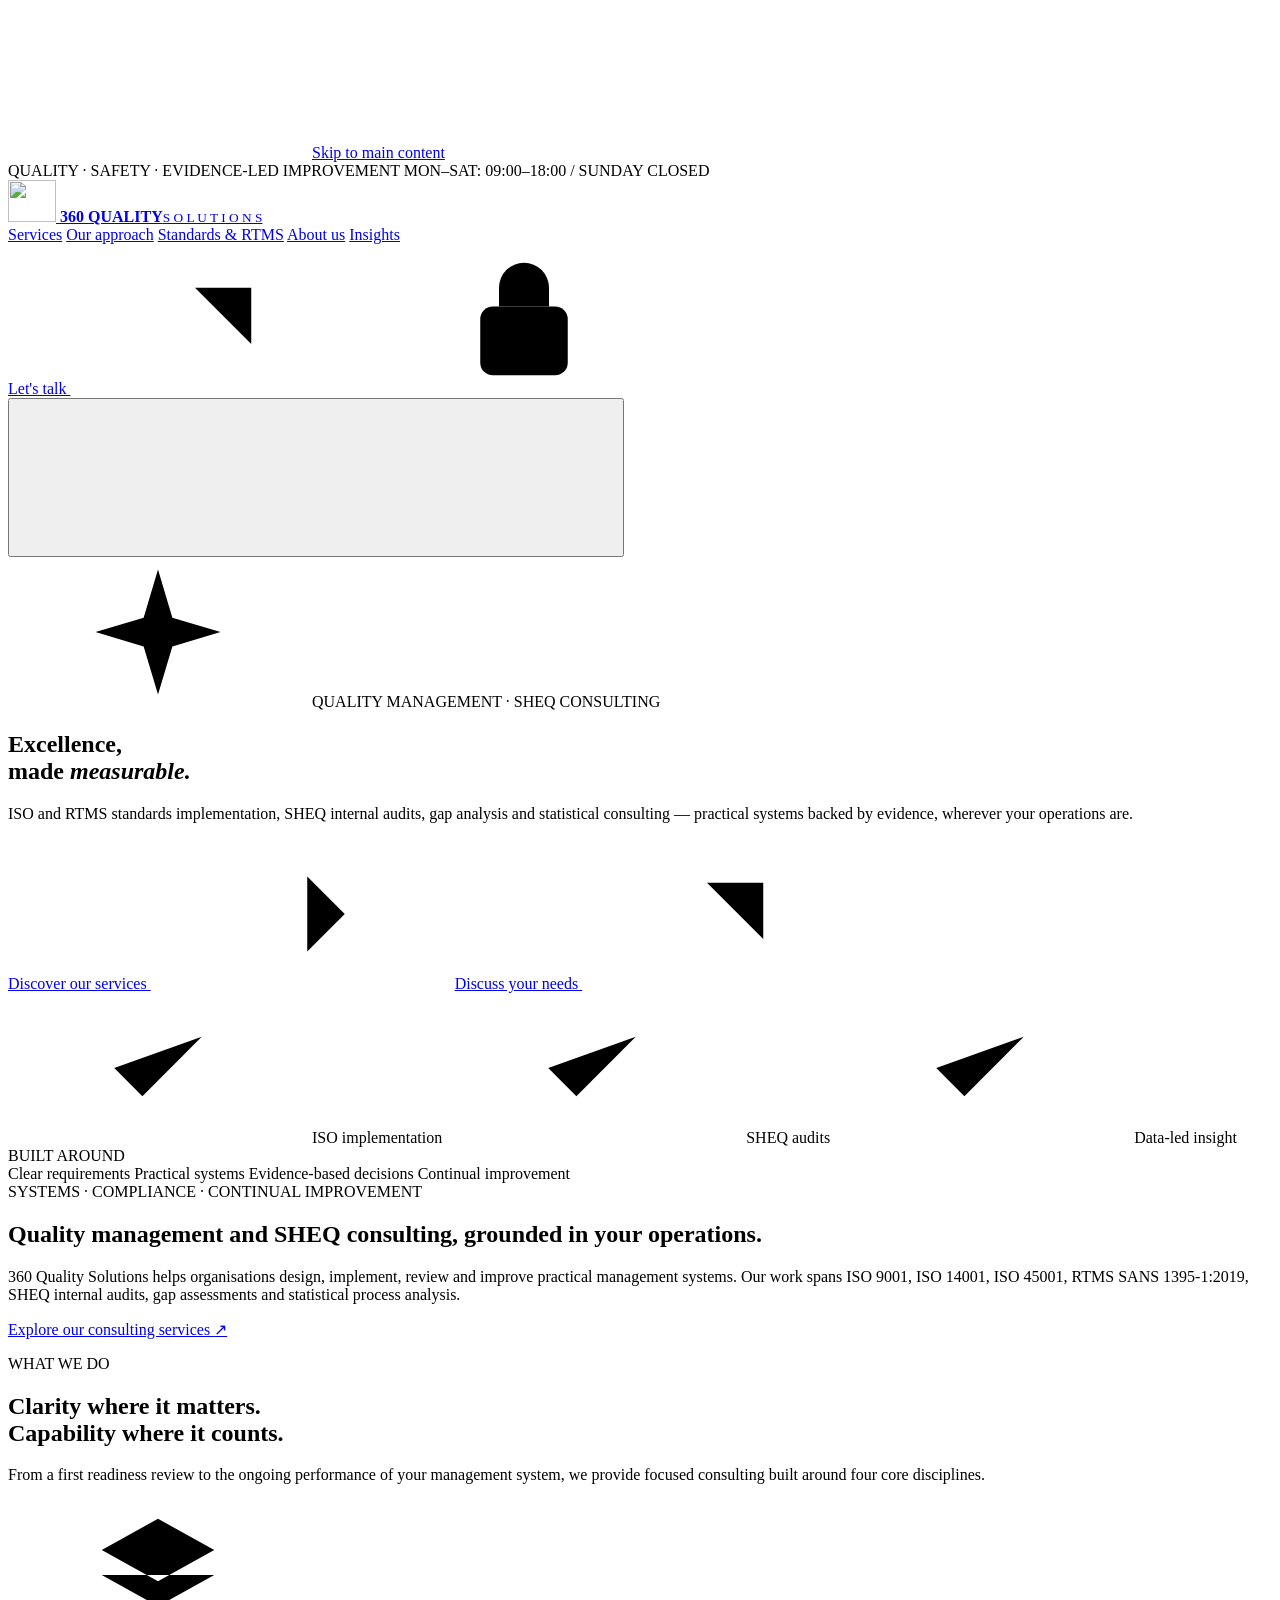
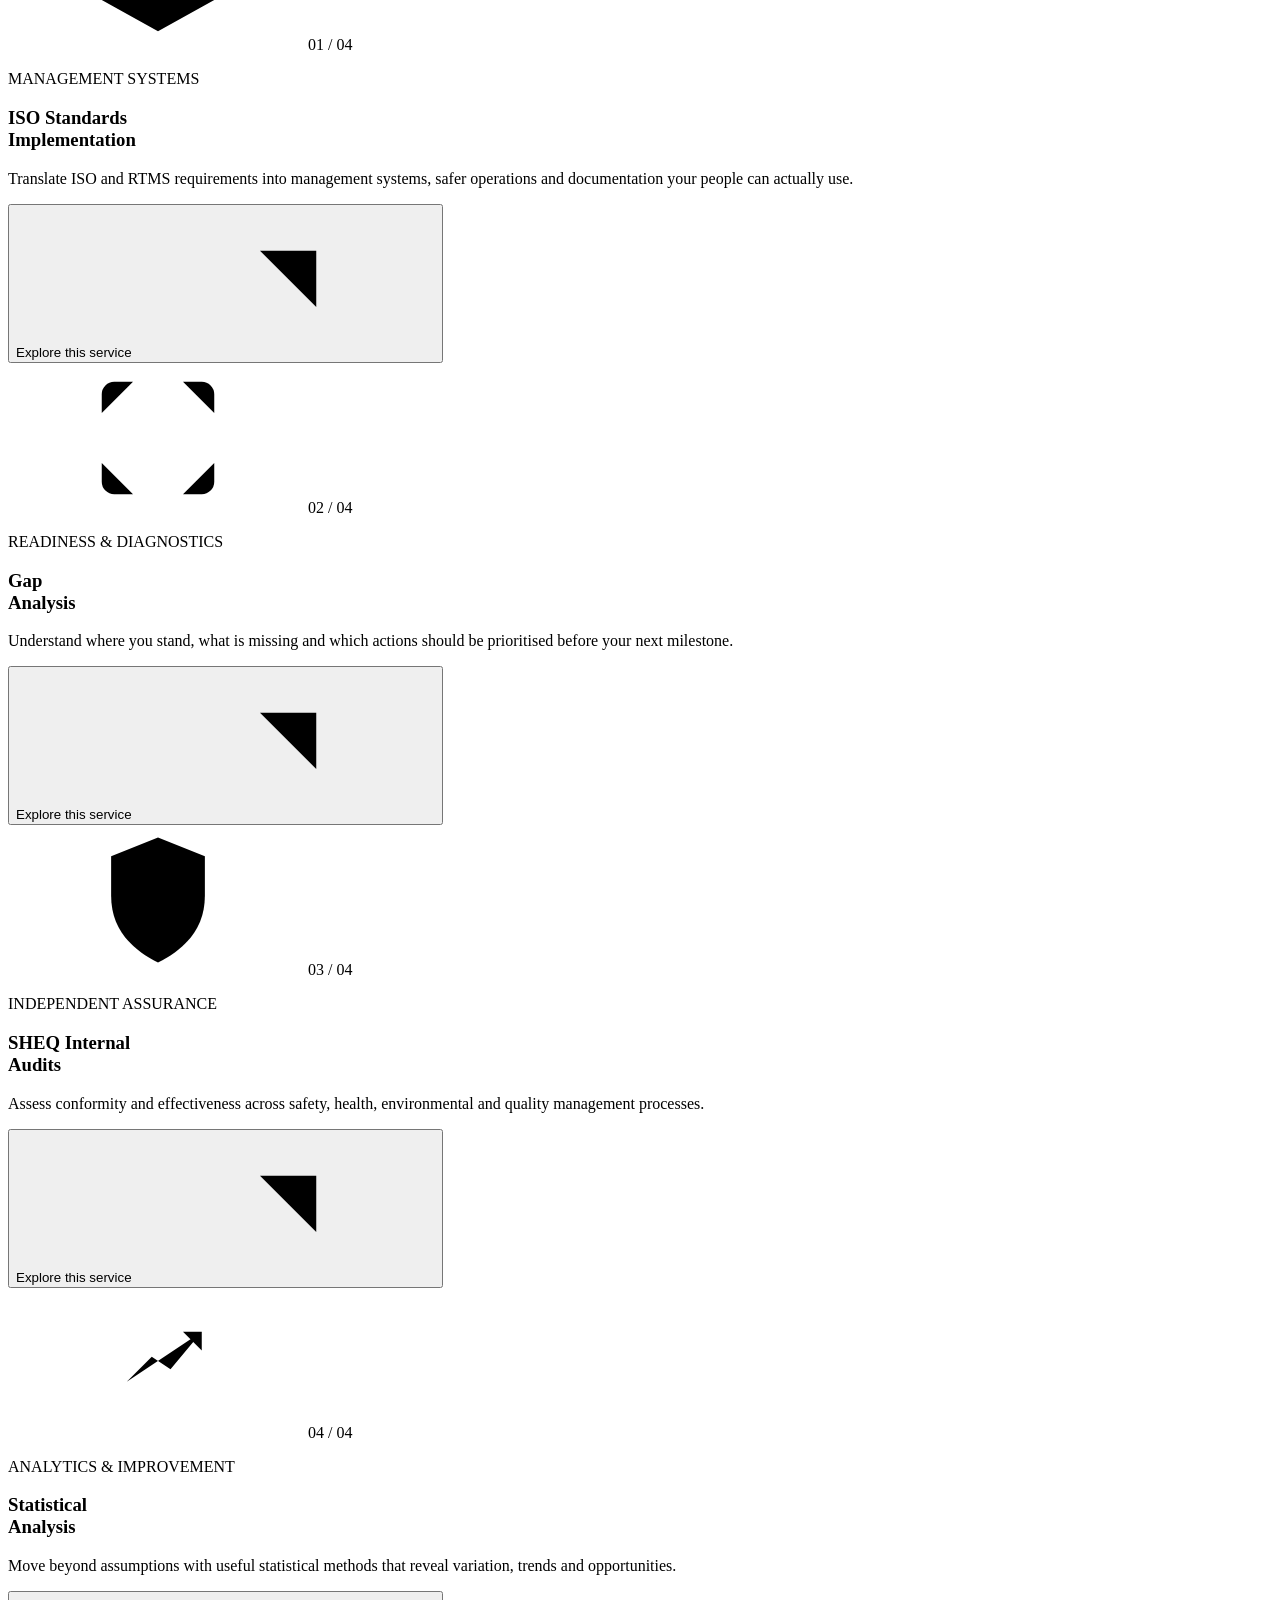
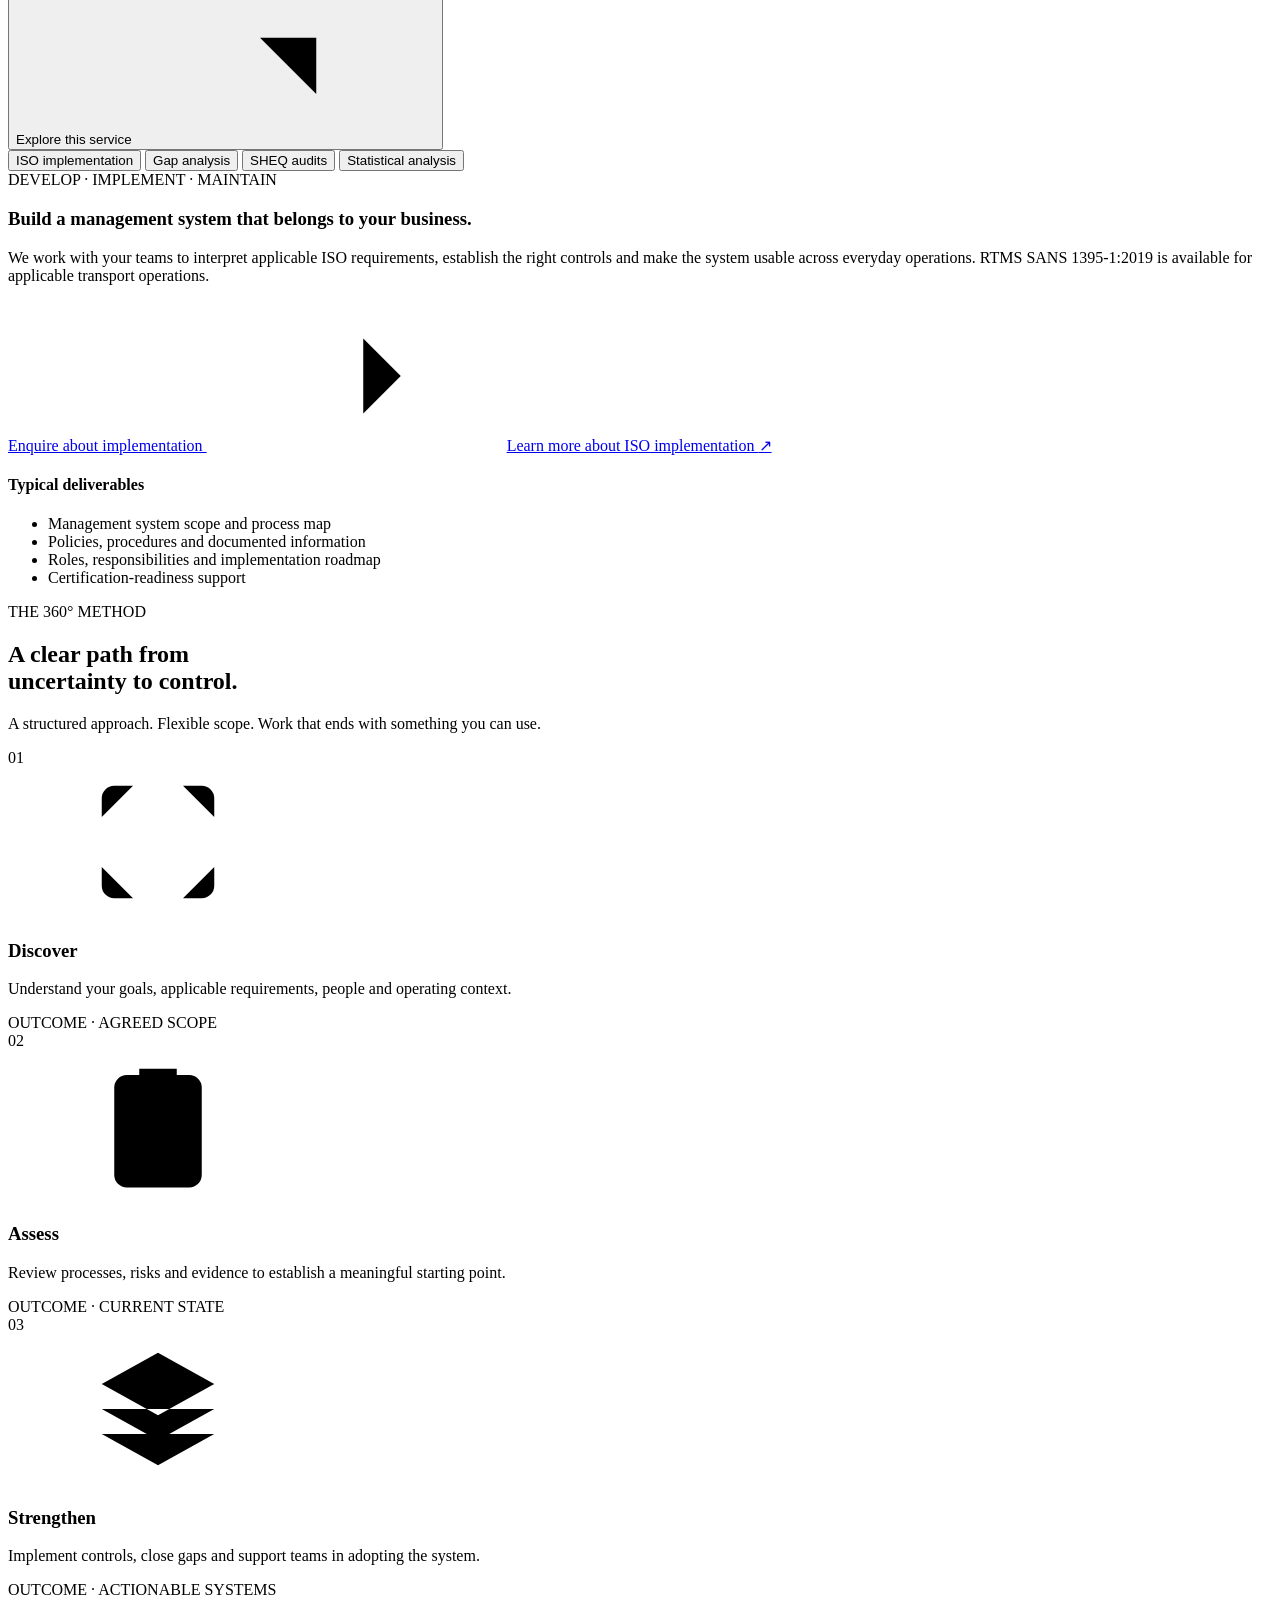
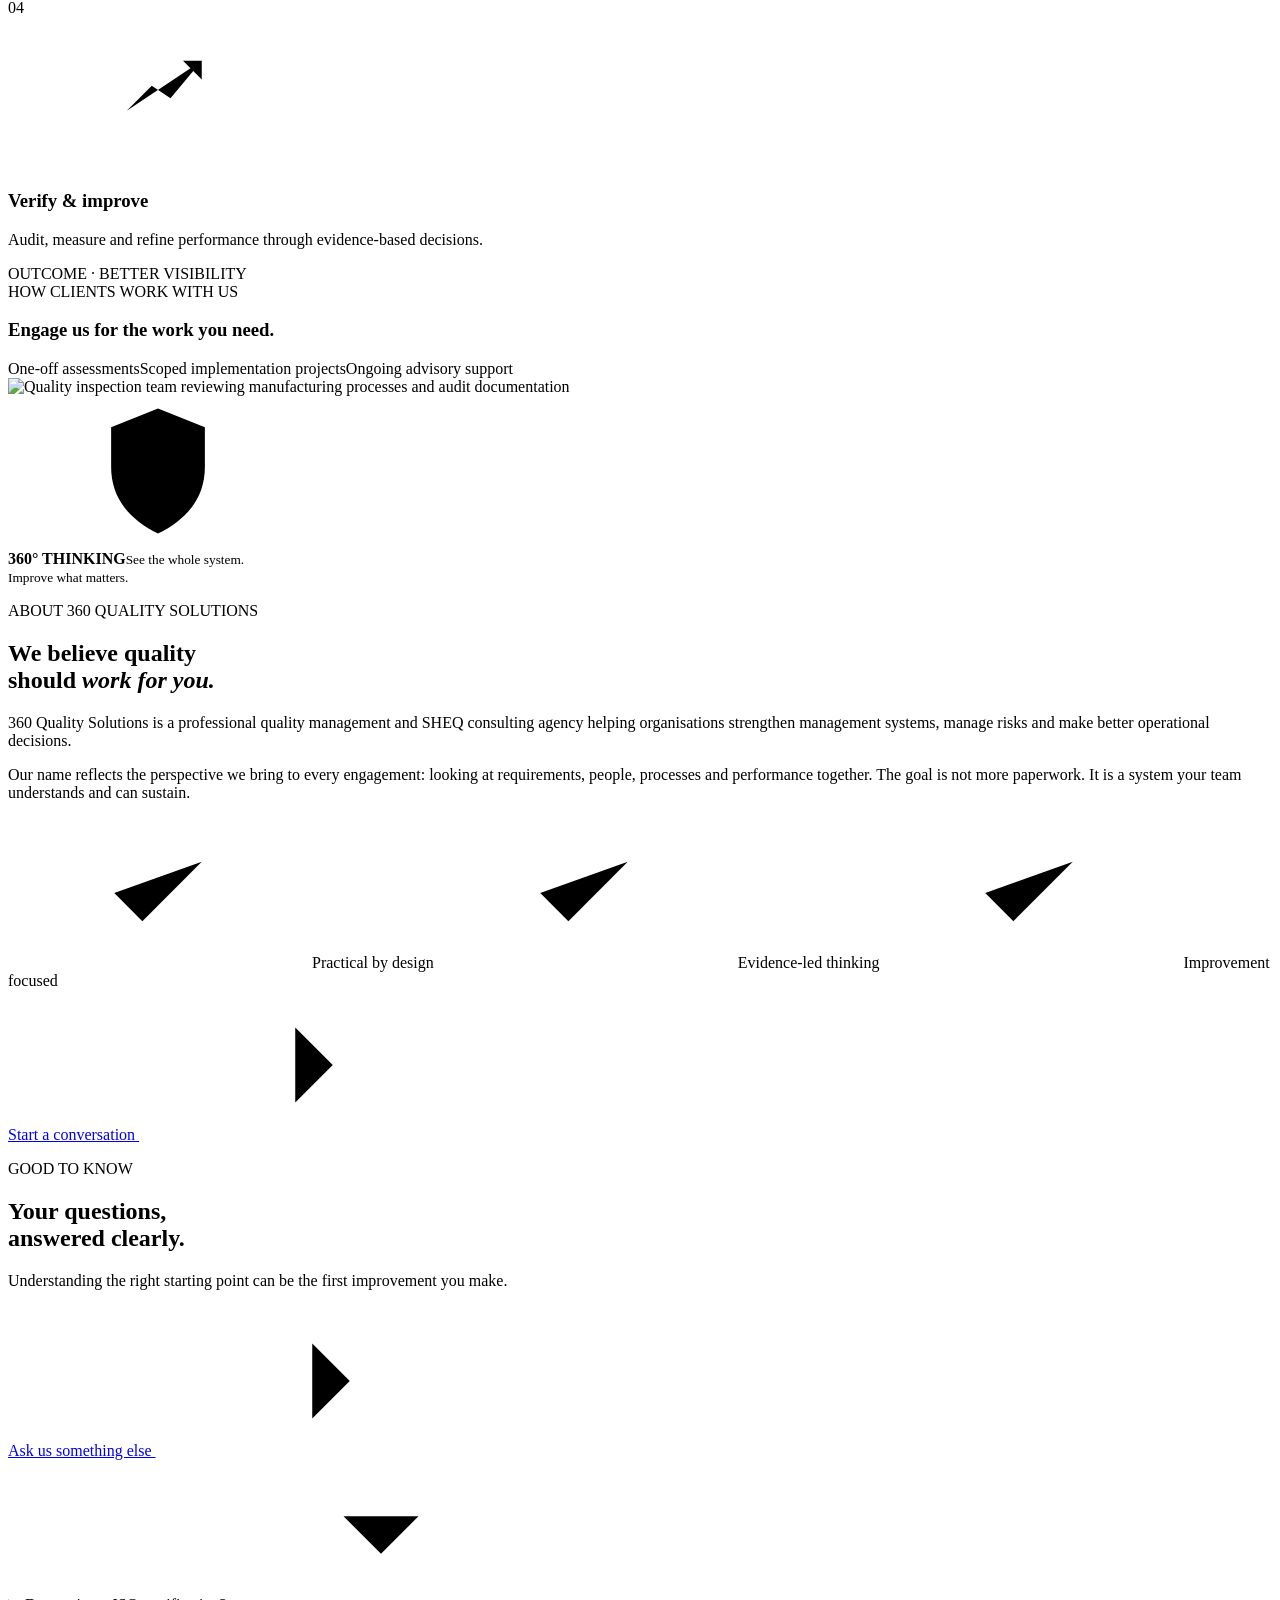
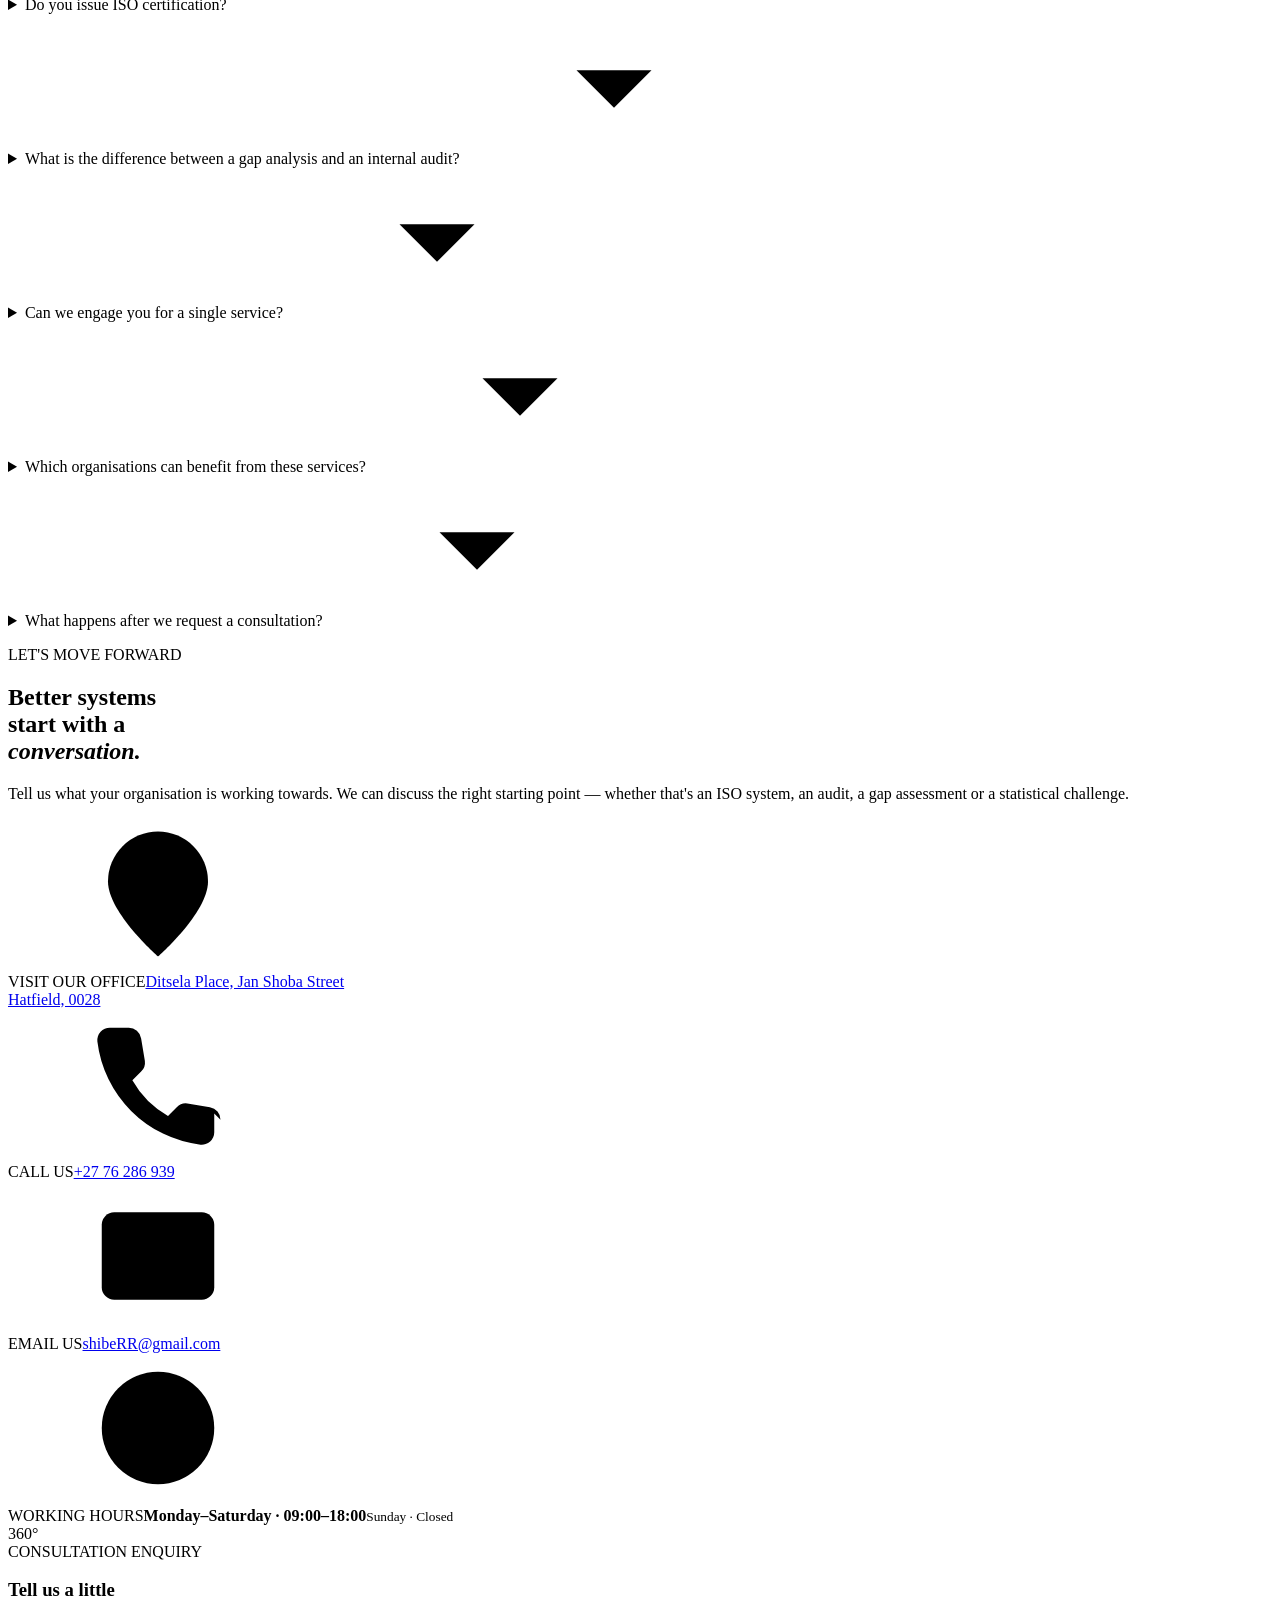
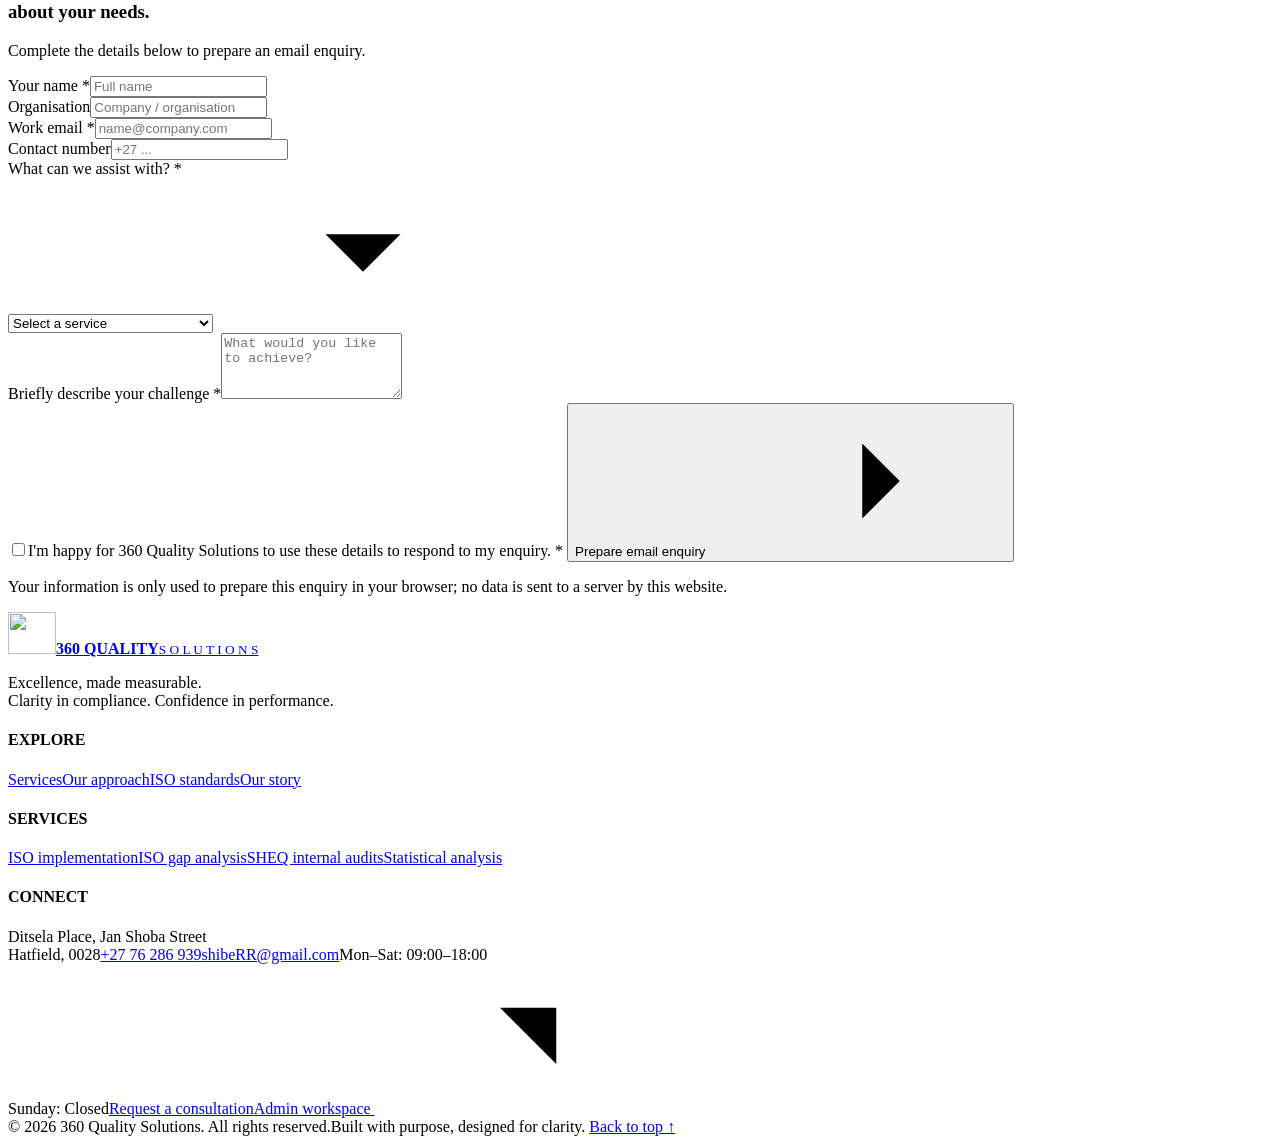
==== index.html @ d2ebdb18 "Add files via upload" ====
<!DOCTYPE html>

<html lang="en-ZA">
<head>
<link href="/favicon.ico" rel="icon" sizes="any"/><link href="/favicon-48.png" rel="icon" sizes="48x48" type="image/png"/><link href="/assets/images/favicon-192.png" rel="icon" sizes="192x192" type="image/png"/><link href="/apple-touch-icon.png" rel="apple-touch-icon" sizes="180x180"/><meta charset="utf-8"/>
<meta content="width=device-width, initial-scale=1.0" name="viewport"/>
<meta content="#eff3f8" name="theme-color"/>
<meta content="360 Quality Solutions provides ISO 9001, ISO 14001, ISO 45001 and RTMS implementation support, SHEQ internal audits, gap analysis and statistical consulting." name="description"/>
<meta content="index, follow" name="robots"/>
<meta content="website" property="og:type"/>
<meta content="ISO, RTMS &amp; SHEQ Consulting | 360 Quality Solutions" property="og:title"/>
<meta content="360 Quality Solutions provides ISO 9001, ISO 14001, ISO 45001 and RTMS implementation support, SHEQ internal audits, gap analysis and statistical consulting." property="og:description"/>
<meta content="https://360qualitysolutions.co.za/assets/images/hero-quality-inspection.webp" property="og:image"/>
<meta content="https://360qualitysolutions.co.za/" property="og:url"/>
<meta content="https://360qualitysolutions.co.za/assets/images/hero-quality-inspection.webp" name="twitter:image"/>
<meta content="light" name="color-scheme"/>
<link href="https://360qualitysolutions.co.za/" rel="canonical"/>
<link href="/site.webmanifest" rel="manifest"/>
<meta content="360 Quality Solutions" property="og:site_name"/>
<meta content="en_ZA" property="og:locale"/>
<meta content="Quality consultants reviewing manufacturing processes and inspection records" property="og:image:alt"/>
<meta content="summary_large_image" name="twitter:card"/>
<meta content="ISO, RTMS &amp; SHEQ Consulting | 360 Quality Solutions" name="twitter:title"/>
<meta content="360 Quality Solutions provides ISO 9001, ISO 14001, ISO 45001 and RTMS implementation support, SHEQ internal audits, gap analysis and statistical consulting." name="twitter:description"/>
<meta content="360 Quality Solutions" name="author"/>
<title>ISO Standards, SHEQ &amp; Quality Consulting | 360 Quality Solutions</title>



<link href="https://fonts.googleapis.com" rel="preconnect"/>
<link crossorigin="" href="https://fonts.gstatic.com" rel="preconnect"/>
<link href="https://fonts.googleapis.com/css2?family=DM+Sans:wght@400;450;500;550;600;650;700;750&amp;family=Manrope:wght@400;500;600;650;700;750;800&amp;display=swap" rel="stylesheet"/>
<link as="image" href="assets/images/hero-quality-inspection.webp" rel="preload"/>
<link href="assets/css/styles.css" rel="stylesheet"/>
<script defer="" src="assets/js/config.js"></script>
<script defer="" src="assets/js/main.js"></script>
<script type="application/ld+json">{
  "@context": "https://schema.org",
  "@graph": [
    {
      "@context": "https://schema.org",
      "@type": "ProfessionalService",
      "name": "360 Quality Solutions",
      "alternateName": "360 Quality Solutions Consulting Agency",
      "description": "360 Quality Solutions provides ISO 9001, ISO 14001, ISO 45001 and RTMS implementation support, SHEQ internal audits, gap analysis and statistical consulting.",
      "address": {
        "@type": "PostalAddress",
        "streetAddress": "Ditsela Place, Jan Shoba Street, Hatfield",
        "addressRegion": "Gauteng",
        "postalCode": "0028",
        "addressCountry": "ZA"
      },
      "telephone": "+27 76 286 939",
      "email": "shibeRR@gmail.com",
      "openingHoursSpecification": [
        {
          "@type": "OpeningHoursSpecification",
          "dayOfWeek": [
            "Monday",
            "Tuesday",
            "Wednesday",
            "Thursday",
            "Friday",
            "Saturday"
          ],
          "opens": "09:00",
          "closes": "18:00"
        }
      ],
      "areaServed": {
        "@type": "Country",
        "name": "South Africa"
      },
      "hasOfferCatalog": {
        "@type": "OfferCatalog",
        "name": "Quality and SHEQ consulting services",
        "itemListElement": [
          {
            "@type": "OfferCatalog",
            "name": "ISO & RTMS Standards Implementation"
          },
          {
            "@type": "OfferCatalog",
            "name": "ISO Gap Analysis"
          },
          {
            "@type": "OfferCatalog",
            "name": "SHEQ Internal Audits"
          },
          {
            "@type": "OfferCatalog",
            "name": "Statistical Analysis"
          }
        ]
      },
      "@id": "https://360qualitysolutions.co.za/#business",
      "url": "https://360qualitysolutions.co.za/",
      "image": "https://360qualitysolutions.co.za/assets/images/hero-quality-inspection.webp",
      "logo": "https://360qualitysolutions.co.za/assets/images/brand-symbol.png",
      "hasMap": "https://www.google.com/maps/search/?api=1&query=Ditsela+Place+Jan+Shoba+Street+Hatfield+0028"
    },
    {
      "@type": "WebSite",
      "@id": "https://360qualitysolutions.co.za/#website",
      "name": "360 Quality Solutions",
      "url": "https://360qualitysolutions.co.za/",
      "inLanguage": "en-ZA",
      "publisher": {
        "@id": "https://360qualitysolutions.co.za/#business"
      }
    }
  ]
}</script>
<script>/* Keep folder routes clean even when index.html is entered directly. */
if (location.protocol !== 'file:' && location.pathname.endsWith('/index.html')) { history.replaceState(null, '', location.pathname.replace(/index\.html$/, '') + location.search + location.hash); }
</script>
<script defer src="assets/js/offline-links.js"></script>
</head>
<body>
<svg aria-hidden="true" class="icon-sprite" focusable="false" xmlns="http://www.w3.org/2000/svg">
<symbol id="i-arrow" viewbox="0 0 24 24"><path d="M5 12h14m-6-6 6 6-6 6"></path></symbol>
<symbol id="i-external" viewbox="0 0 24 24"><path d="M7 17 17 7M8 7h9v9"></path></symbol>
<symbol id="i-lock" viewbox="0 0 24 24"><rect height="11" rx="2" width="14" x="5" y="10"></rect><path d="M8 10V7a4 4 0 0 1 8 0v3"></path></symbol>
<symbol id="i-menu" viewbox="0 0 24 24"><path d="M4 7h16M4 12h16M4 17h16"></path></symbol>
<symbol id="i-close" viewbox="0 0 24 24"><path d="m5 5 14 14M19 5 5 19"></path></symbol>
<symbol id="i-shield" viewbox="0 0 24 24"><path d="M12 2 4.5 5v6.3c0 5.2 3.1 8.5 7.5 10.7 4.4-2.2 7.5-5.5 7.5-10.7V5L12 2Z"></path><path d="m8.5 12 2.4 2.4 4.8-5"></path></symbol>
<symbol id="i-scan" viewbox="0 0 24 24"><path d="M8 3H5a2 2 0 0 0-2 2v3m13-5h3a2 2 0 0 1 2 2v3M3 16v3a2 2 0 0 0 2 2h3m13-5v3a2 2 0 0 1-2 2h-3M7 12h10"></path></symbol>
<symbol id="i-clipboard" viewbox="0 0 24 24"><rect height="18" rx="2" width="14" x="5" y="4"></rect><path d="M9 4.5V3h6v1.5M9 11h6m-6 4h6m-6 4h4"></path></symbol>
<symbol id="i-chart" viewbox="0 0 24 24"><path d="M4 19V5m0 14h16M7 15l4-4 3 2 5-6"></path><path d="M16 7h3v3"></path></symbol>
<symbol id="i-layers" viewbox="0 0 24 24"><path d="m12 3 9 5-9 5-9-5 9-5Zm-9 9 9 5 9-5M3 16l9 5 9-5"></path></symbol>
<symbol id="i-check" viewbox="0 0 24 24"><path d="m5 12 4.5 4.5L19 7"></path></symbol>
<symbol id="i-chevron" viewbox="0 0 24 24"><path d="m6 9 6 6 6-6"></path></symbol>
<symbol id="i-mail" viewbox="0 0 24 24"><rect height="14" rx="2" width="18" x="3" y="5"></rect><path d="m4 7 8 6 8-6"></path></symbol>
<symbol id="i-phone" viewbox="0 0 24 24"><path d="M21 16.7v3a2 2 0 0 1-2.2 2A18.9 18.9 0 0 1 2.3 5.2 2 2 0 0 1 4.3 3h3a2 2 0 0 1 2 1.7l.6 3.6a2 2 0 0 1-.6 1.7l-1.4 1.4a15 15 0 0 0 5.7 5.7l1.4-1.4a2 2 0 0 1 1.7-.6l3.6.6a2 2 0 0 1 1.7 2Z"></path></symbol>
<symbol id="i-clock" viewbox="0 0 24 24"><circle cx="12" cy="12" r="9"></circle><path d="M12 7v5l3 2"></path></symbol>
<symbol id="i-pin" viewbox="0 0 24 24"><path d="M20 10c0 5-8 12-8 12S4 15 4 10a8 8 0 1 1 16 0Z"></path><circle cx="12" cy="10" r="2.5"></circle></symbol>
<symbol id="i-spark" viewbox="0 0 24 24"><path d="m12 2 2.3 7.7L22 12l-7.7 2.3L12 22l-2.3-7.7L2 12l7.7-2.3L12 2Z"></path></symbol>
</svg>
<a class="skip-link" href="#main">Skip to main content</a>
<div aria-hidden="true" class="site-background"><span class="ambient ambient-one"></span><span class="ambient ambient-two"></span></div>
<div class="utility-bar">
<div class="container utility-inner">
<span><span class="live-dot"></span> QUALITY · SAFETY · EVIDENCE-LED IMPROVEMENT</span>
<span class="utility-right">MON–SAT: 09:00–18:00 <span class="utility-separator">/</span> SUNDAY CLOSED</span>
</div>
</div>
<header class="site-header" id="top">
<div class="container header-shell glass">
<a aria-label="360 Quality Solutions homepage" class="brand" href="#top">
<span class="brand-emblem"><img alt="" height="42" src="assets/images/brand-symbol.png" width="48"/></span>
<span class="brand-text"><strong>360 <span>QUALITY</span></strong><small>S O L U T I O N S</small></span>
</a>
<nav aria-label="Main navigation" class="primary-nav" id="site-nav">
<a class="nav-link" href="#services">Services</a>
<a class="nav-link" href="#approach">Our approach</a>
<a class="nav-link" href="services/iso-implementation/">Standards &amp; RTMS</a>
<a class="nav-link" href="#about">About us</a>
<a class="nav-link" href="services/statistical-analysis/">Insights</a>
</nav>
<div class="header-actions">
<a class="nav-cta" href="#contact">Let's talk <svg class="icon"><use href="#i-external"></use></svg></a>
<a aria-label="Open admin workspace" class="admin-icon" href="admin/index.html" title="Admin workspace"><svg class="icon"><use href="#i-lock"></use></svg><span class="admin-dot"></span></a>
<button aria-controls="site-nav" aria-expanded="false" aria-label="Open menu" class="mobile-menu" id="menu-toggle" type="button"><svg class="icon menu-open"><use href="#i-menu"></use></svg><svg class="icon menu-x"><use href="#i-close"></use></svg></button>
</div>
</div>
</header>
<main id="main">
<section aria-labelledby="hero-heading" class="hero-section">
<div aria-label="Quality specialists examining a manufacturing process, reviewing audit documentation and operational data" class="hero-image" role="img"></div>
<div aria-hidden="true" class="hero-vignette"></div>
<div class="hero-copy">
<div class="hero-content">
<div class="hero-eyebrow"><span class="eyebrow-spark"><svg class="icon"><use href="#i-spark"></use></svg></span> QUALITY MANAGEMENT · SHEQ CONSULTING <span class="eyebrow-line"></span></div>
<h1 id="hero-heading">Excellence,<br/><span>made</span> <em>measurable.</em></h1>
<p>ISO and RTMS standards implementation, SHEQ internal audits, gap analysis and statistical consulting — practical systems backed by evidence, wherever your operations are.</p>
<div class="hero-buttons">
<a class="button button-white" href="#services">Discover our services <svg class="icon"><use href="#i-arrow"></use></svg></a>
<a class="button button-outline-light" href="#contact">Discuss your needs <svg class="icon"><use href="#i-external"></use></svg></a>
</div>
<div aria-label="Our focus areas" class="hero-pills"><span><svg class="icon"><use href="#i-check"></use></svg> ISO implementation</span><span><svg class="icon"><use href="#i-check"></use></svg> SHEQ audits</span><span><svg class="icon"><use href="#i-check"></use></svg> Data-led insight</span></div>
</div>
</div>
</section>
<div aria-label="What we focus on" class="container credibility-strip">
<span class="credibility-label">BUILT AROUND</span>
<div class="credibility-items"><span><span class="credibility-small-dot"></span> Clear requirements</span><span><span class="credibility-small-dot"></span> Practical systems</span><span><span class="credibility-small-dot"></span> Evidence-based decisions</span><span><span class="credibility-small-dot"></span> Continual improvement</span></div>
</div>
<section aria-labelledby="local-intro-title" class="local-intro-section container">
<div class="local-intro-kicker"><span class="kicker-dash"></span> SYSTEMS · COMPLIANCE · CONTINUAL IMPROVEMENT</div>
<div class="local-intro-main">
<h2 id="local-intro-title">Quality management and SHEQ consulting, <span class="text-muted">grounded in your operations.</span></h2>
<div class="local-intro-copy">
<p>360 Quality Solutions helps organisations design, implement, review and improve practical management systems. Our work spans ISO 9001, ISO 14001, ISO 45001, RTMS SANS 1395-1:2019, SHEQ internal audits, gap assessments and statistical process analysis.</p>
<a class="local-intro-link" href="#services">Explore our consulting services <span aria-hidden="true">↗</span></a>
</div>
</div>
</section>
<section aria-labelledby="services-title" class="section section-services" id="services">
<div class="container">
<div class="section-heading split-heading reveal">
<div><p class="section-kicker"><span class="kicker-dash"></span> WHAT WE DO</p><h2 id="services-title">Clarity where it matters.<br/><span class="text-muted">Capability where it counts.</span></h2></div>
<p class="section-intro">From a first readiness review to the ongoing performance of your management system, we provide focused consulting built around four core disciplines.</p>
</div>
<div class="services-grid">
<article class="service-card service-featured reveal" data-service="iso">
<div class="service-card-top"><span class="service-icon"><svg class="icon"><use href="#i-layers"></use></svg></span><span class="service-number">01 / 04</span></div>
<div class="service-card-content"><p class="service-tag">MANAGEMENT SYSTEMS</p><h3>ISO Standards<br/>Implementation</h3><p>Translate ISO and RTMS requirements into management systems, safer operations and documentation your people can actually use.</p></div>
<button class="service-explore" data-show-service="iso" type="button">Explore this service <svg class="icon"><use href="#i-external"></use></svg></button>
<div aria-hidden="true" class="service-orbit"><span></span><span></span><span></span></div>
</article>
<article class="service-card reveal" data-service="gap">
<div class="service-card-top"><span class="service-icon"><svg class="icon"><use href="#i-scan"></use></svg></span><span class="service-number">02 / 04</span></div>
<div class="service-card-content"><p class="service-tag">READINESS &amp; DIAGNOSTICS</p><h3>Gap<br/>Analysis</h3><p>Understand where you stand, what is missing and which actions should be prioritised before your next milestone.</p></div>
<button class="service-explore" data-show-service="gap" type="button">Explore this service <svg class="icon"><use href="#i-external"></use></svg></button>
</article>
<article class="service-card reveal" data-service="audit">
<div class="service-card-top"><span class="service-icon"><svg class="icon"><use href="#i-shield"></use></svg></span><span class="service-number">03 / 04</span></div>
<div class="service-card-content"><p class="service-tag">INDEPENDENT ASSURANCE</p><h3>SHEQ Internal<br/>Audits</h3><p>Assess conformity and effectiveness across safety, health, environmental and quality management processes.</p></div>
<button class="service-explore" data-show-service="audit" type="button">Explore this service <svg class="icon"><use href="#i-external"></use></svg></button>
</article>
<article class="service-card reveal" data-service="stats">
<div class="service-card-top"><span class="service-icon"><svg class="icon"><use href="#i-chart"></use></svg></span><span class="service-number">04 / 04</span></div>
<div class="service-card-content"><p class="service-tag">ANALYTICS &amp; IMPROVEMENT</p><h3>Statistical<br/>Analysis</h3><p>Move beyond assumptions with useful statistical methods that reveal variation, trends and opportunities.</p></div>
<button class="service-explore" data-show-service="stats" type="button">Explore this service <svg class="icon"><use href="#i-external"></use></svg></button>
</article>
</div>
<div aria-label="Service details" class="service-detail glass reveal" id="service-explorer" tabindex="-1">
<div aria-label="Explore a service" class="service-detail-nav" role="tablist">
<button aria-controls="panel-iso" aria-selected="true" class="detail-tab is-active" data-tab="iso" id="tab-iso" role="tab" type="button">ISO implementation</button>
<button aria-controls="panel-gap" aria-selected="false" class="detail-tab" data-tab="gap" id="tab-gap" role="tab" tabindex="-1" type="button">Gap analysis</button>
<button aria-controls="panel-audit" aria-selected="false" class="detail-tab" data-tab="audit" id="tab-audit" role="tab" tabindex="-1" type="button">SHEQ audits</button>
<button aria-controls="panel-stats" aria-selected="false" class="detail-tab" data-tab="stats" id="tab-stats" role="tab" tabindex="-1" type="button">Statistical analysis</button>
</div>
<div aria-labelledby="tab-iso" class="service-tab-panel" data-panel="iso" id="panel-iso" role="tabpanel">
<div class="detail-main"><span class="detail-overline">DEVELOP · IMPLEMENT · MAINTAIN</span><h3>Build a management system that belongs to your business.</h3><p>We work with your teams to interpret applicable ISO requirements, establish the right controls and make the system usable across everyday operations. RTMS SANS 1395-1:2019 is available for applicable transport operations.</p><a class="text-link" data-service-prefill="ISO Standards Implementation" href="#contact">Enquire about implementation <svg class="icon"><use href="#i-arrow"></use></svg></a><a class="service-deep-link" href="services/iso-implementation/">Learn more about ISO implementation <span aria-hidden="true">↗</span></a></div>
<div class="detail-deliverables"><h4>Typical deliverables</h4><ul><li>Management system scope and process map</li><li>Policies, procedures and documented information</li><li>Roles, responsibilities and implementation roadmap</li><li>Certification-readiness support</li></ul></div>
</div>
<div aria-labelledby="tab-gap" class="service-tab-panel" data-panel="gap" hidden="" id="panel-gap" role="tabpanel">
<div class="detail-main"><span class="detail-overline">REVIEW · PRIORITISE · PLAN</span><h3>Know the distance between today and your target standard.</h3><p>We compare existing practices and evidence with agreed requirements, identify risks and opportunities, and develop a practical plan to close gaps.</p><a class="text-link" data-service-prefill="Gap Analysis" href="#contact">Request a gap assessment <svg class="icon"><use href="#i-arrow"></use></svg></a><a class="service-deep-link" href="services/iso-gap-analysis/">Learn more about gap analysis <span aria-hidden="true">↗</span></a></div>
<div class="detail-deliverables"><h4>Typical deliverables</h4><ul><li>Requirements-to-evidence review</li><li>Gap register with risk-based priorities</li><li>Corrective action and accountability plan</li><li>Readiness summary for leadership</li></ul></div>
</div>
<div aria-labelledby="tab-audit" class="service-tab-panel" data-panel="audit" hidden="" id="panel-audit" role="tabpanel">
<div class="detail-main"><span class="detail-overline">VERIFY · REPORT · IMPROVE</span><h3>Find the evidence. Understand the risk. Improve the system.</h3><p>Our audit support examines whether SHEQ processes meet defined criteria and work as intended, with clear reporting of findings and improvement actions.</p><a class="text-link" data-service-prefill="SHEQ Internal Audits" href="#contact">Plan an internal audit <svg class="icon"><use href="#i-arrow"></use></svg></a><a class="service-deep-link" href="services/sheq-internal-audits/">Learn more about SHEQ internal audits <span aria-hidden="true">↗</span></a></div>
<div class="detail-deliverables"><h4>Typical deliverables</h4><ul><li>Risk-based audit plan and criteria</li><li>Interviews, sampling and evidence review</li><li>Findings, observations and audit report</li><li>Corrective-action follow-up guidance</li></ul></div>
</div>
<div aria-labelledby="tab-stats" class="service-tab-panel" data-panel="stats" hidden="" id="panel-stats" role="tabpanel">
<div class="detail-main"><span class="detail-overline">MEASURE · EXPLAIN · OPTIMISE</span><h3>Turn complex data into decisions that improve performance.</h3><p>We help organisations structure data, assess process variation and communicate findings that support better quality and operational decisions.</p><a class="text-link" data-service-prefill="Statistical Analysis" href="#contact">Discuss an analysis project <svg class="icon"><use href="#i-arrow"></use></svg></a><a class="service-deep-link" href="services/statistical-analysis/">Learn more about statistical analysis <span aria-hidden="true">↗</span></a></div>
<div class="detail-deliverables"><h4>Typical deliverables</h4><ul><li>Data quality checks and descriptive analysis</li><li>Trend, variation and capability assessments</li><li>Statistical process control where appropriate</li><li>Decision-ready charts and recommendations</li></ul></div>
</div>
</div>
</div>
</section>
<section aria-labelledby="approach-title" class="section approach-section" id="approach">
<div class="container">
<div class="section-heading centered reveal"><p class="section-kicker"><span class="kicker-dash"></span> THE 360° METHOD</p><h2 id="approach-title">A clear path from<br/><span class="text-muted">uncertainty to control.</span></h2><p class="section-intro">A structured approach. Flexible scope. Work that ends with something you can use.</p></div>
<div aria-label="Our four-step consulting approach" class="process-rail">
<article class="process-step reveal"><div class="step-marker"><span>01</span></div><div class="step-icon"><svg class="icon"><use href="#i-scan"></use></svg></div><h3>Discover</h3><p>Understand your goals, applicable requirements, people and operating context.</p><span class="step-result">OUTCOME · AGREED SCOPE</span></article>
<article class="process-step reveal"><div class="step-marker"><span>02</span></div><div class="step-icon"><svg class="icon"><use href="#i-clipboard"></use></svg></div><h3>Assess</h3><p>Review processes, risks and evidence to establish a meaningful starting point.</p><span class="step-result">OUTCOME · CURRENT STATE</span></article>
<article class="process-step reveal"><div class="step-marker"><span>03</span></div><div class="step-icon"><svg class="icon"><use href="#i-layers"></use></svg></div><h3>Strengthen</h3><p>Implement controls, close gaps and support teams in adopting the system.</p><span class="step-result">OUTCOME · ACTIONABLE SYSTEMS</span></article>
<article class="process-step reveal"><div class="step-marker"><span>04</span></div><div class="step-icon"><svg class="icon"><use href="#i-chart"></use></svg></div><h3>Verify &amp; improve</h3><p>Audit, measure and refine performance through evidence-based decisions.</p><span class="step-result">OUTCOME · BETTER VISIBILITY</span></article>
</div>
<div class="engagement-box glass reveal"><div><span class="micro-label">HOW CLIENTS WORK WITH US</span><h3>Engage us for the work you need.</h3></div><div class="engagement-options"><span>One-off assessments</span><span>Scoped implementation projects</span><span>Ongoing advisory support</span></div></div>
</div>
</section>
<section aria-labelledby="about-title" class="section about-section" id="about">
<div class="container about-layout">
<div class="about-media reveal"><img alt="Quality inspection team reviewing manufacturing processes and audit documentation" height="825" loading="lazy" src="assets/images/quality-team.webp" width="900"/><div class="about-floating glass"><span class="about-floating-icon"><svg class="icon"><use href="#i-shield"></use></svg></span><div><strong>360° THINKING</strong><small>See the whole system.<br/>Improve what matters.</small></div></div></div>
<div class="about-copy reveal"><p class="section-kicker"><span class="kicker-dash"></span> ABOUT 360 QUALITY SOLUTIONS</p><h2 id="about-title">We believe quality<br/>should <em>work for you.</em></h2><p class="about-lead">360 Quality Solutions is a professional quality management and SHEQ consulting agency helping organisations strengthen management systems, manage risks and make better operational decisions.</p><p>Our name reflects the perspective we bring to every engagement: looking at requirements, people, processes and performance together. The goal is not more paperwork. It is a system your team understands and can sustain.</p><div class="about-values"><span><svg class="icon"><use href="#i-check"></use></svg> Practical by design</span><span><svg class="icon"><use href="#i-check"></use></svg> Evidence-led thinking</span><span><svg class="icon"><use href="#i-check"></use></svg> Improvement focused</span></div><a class="text-link" href="#contact">Start a conversation <svg class="icon"><use href="#i-arrow"></use></svg></a></div>
</div>
</section>
<section aria-labelledby="faq-title" class="section faq-section">
<div class="container faq-layout">
<div class="faq-intro reveal"><p class="section-kicker"><span class="kicker-dash"></span> GOOD TO KNOW</p><h2 id="faq-title">Your questions,<br/><span class="text-muted">answered clearly.</span></h2><p>Understanding the right starting point can be the first improvement you make.</p><a class="text-link" href="#contact">Ask us something else <svg class="icon"><use href="#i-arrow"></use></svg></a></div>
<div class="faq-list reveal">
<details><summary>Do you issue ISO certification? <svg class="icon"><use href="#i-chevron"></use></svg></summary><p>No. We offer implementation and certification-readiness support, including process alignment and internal audits. Certification decisions and certificates are the responsibility of an independent certification body.</p></details>
<details><summary>What is the difference between a gap analysis and an internal audit? <svg class="icon"><use href="#i-chevron"></use></svg></summary><p>A gap analysis identifies the differences between your current system and the requirements you want to meet. An internal audit evaluates evidence of whether defined criteria are met and whether the management system is implemented and effective.</p></details>
<details><summary>Can we engage you for a single service? <svg class="icon"><use href="#i-chevron"></use></svg></summary><p>Yes. Your scope may be a focused gap analysis, a scheduled internal audit, a defined ISO implementation project or a statistical analysis assignment. Ongoing advisory can also be discussed based on your needs.</p></details>
<details><summary>Which organisations can benefit from these services? <svg class="icon"><use href="#i-chevron"></use></svg></summary><p>Any organisation seeking stronger processes, management-system readiness or data-informed improvement may benefit. We confirm the applicable standards, organisational context and scope before proposing work.</p></details>
<details><summary>What happens after we request a consultation? <svg class="icon"><use href="#i-chevron"></use></svg></summary><p>The first discussion should establish your objectives, timeframe, current position and deliverables needed. From there, the work can be scoped into a practical engagement and proposal.</p></details>
</div>
</div>
</section>
<section aria-labelledby="contact-title" class="section contact-section" id="contact">
<div class="container contact-shell">
<div class="contact-info reveal"><p class="section-kicker light-kicker"><span class="kicker-dash"></span> LET'S MOVE FORWARD</p><h2 id="contact-title">Better systems<br/>start with a<br/><em>conversation.</em></h2><p>Tell us what your organisation is working towards. We can discuss the right starting point — whether that's an ISO system, an audit, a gap assessment or a statistical challenge.</p><div aria-label="Contact details and operating hours" class="contact-details">
<div class="contact-detail">
<span class="contact-detail-icon"><svg class="icon"><use href="#i-pin"></use></svg></span>
<div><span class="contact-detail-label">VISIT OUR OFFICE</span><a href="https://www.google.com/maps/search/?api=1&amp;query=Ditsela%20Place%2C%20Jan%20Shoba%20Street%2C%20Hatfield%2C%200028" rel="noopener noreferrer" target="_blank">Ditsela Place, Jan Shoba Street<br/>Hatfield, 0028</a></div>
</div>
<div class="contact-detail">
<span class="contact-detail-icon"><svg class="icon"><use href="#i-phone"></use></svg></span>
<div><span class="contact-detail-label">CALL US</span><a href="tel:+2776286939">+27 76 286 939</a></div>
</div>
<div class="contact-detail">
<span class="contact-detail-icon"><svg class="icon"><use href="#i-mail"></use></svg></span>
<div><span class="contact-detail-label">EMAIL US</span><a href="mailto:shibeRR@gmail.com">shibeRR@gmail.com</a></div>
</div>
<div class="contact-detail">
<span class="contact-detail-icon"><svg class="icon"><use href="#i-clock"></use></svg></span>
<div><span class="contact-detail-label">WORKING HOURS</span><strong>Monday–Saturday · 09:00–18:00</strong><small>Sunday · Closed</small></div>
</div>
</div><div aria-hidden="true" class="contact-side-art"><div class="orb-ring orb-one"></div><div class="orb-ring orb-two"></div><span>360°</span></div></div>
<div class="contact-form-wrap glass reveal"><div class="form-header"><span class="form-overline">CONSULTATION ENQUIRY</span><h3>Tell us a little<br/>about your needs.</h3><p>Complete the details below to prepare an email enquiry.</p></div><form id="contact-form" novalidate="">
<div class="form-row"><div class="field"><label for="full-name">Your name <span>*</span></label><input autocomplete="name" id="full-name" maxlength="100" minlength="2" name="name" placeholder="Full name" required=""/></div><div class="field"><label for="company">Organisation</label><input autocomplete="organization" id="company" maxlength="140" name="company" placeholder="Company / organisation"/></div></div>
<div class="form-row"><div class="field"><label for="email">Work email <span>*</span></label><input autocomplete="email" id="email" maxlength="200" name="email" placeholder="name@company.com" required="" type="email"/></div><div class="field"><label for="phone">Contact number</label><input autocomplete="tel" id="phone" maxlength="25" name="phone" placeholder="+27 ..." type="tel"/></div></div>
<div class="field"><label for="service">What can we assist with? <span>*</span></label><div class="select-wrap"><select id="service" name="service" required=""><option disabled="" selected="" value="">Select a service</option><option>ISO Standards Implementation</option><option>Gap Analysis</option><option>SHEQ Internal Audits</option><option>Statistical Analysis</option><option>Multiple services / not sure yet</option></select><svg class="icon"><use href="#i-chevron"></use></svg></div></div>
<div class="field"><label for="message">Briefly describe your challenge <span>*</span></label><textarea id="message" maxlength="3000" minlength="10" name="message" placeholder="What would you like to achieve?" required="" rows="4"></textarea></div>
<label class="consent"><input id="consent" name="consent" required="" type="checkbox"/><span>I'm happy for 360 Quality Solutions to use these details to respond to my enquiry. <span class="required">*</span></span></label>
<button class="button button-primary form-submit" type="submit"><span>Prepare email enquiry</span><svg class="icon"><use href="#i-arrow"></use></svg></button>
<p class="form-note" id="form-note">Your information is only used to prepare this enquiry in your browser; no data is sent to a server by this website.</p>
<div aria-live="polite" class="form-feedback" hidden="" id="form-feedback" role="status"></div>
</form></div>
</div>
</section>
</main>
<footer aria-label="Site footer" class="footer"><div class="container"><div class="footer-top"><div class="footer-brand"><a aria-label="Back to homepage" class="brand" href="#top"><span class="brand-emblem"><img alt="" height="42" src="assets/images/brand-symbol.png" width="48"/></span><span class="brand-text"><strong>360 <span>QUALITY</span></strong><small>S O L U T I O N S</small></span></a><p>Excellence, made measurable.<br/>Clarity in compliance. Confidence in performance.</p></div><div class="footer-col"><h4>EXPLORE</h4><a href="#services">Services</a><a href="#approach">Our approach</a><a href="services/iso-implementation/">ISO standards</a><a href="#about">Our story</a></div><div class="footer-col"><h4>SERVICES</h4><a href="services/iso-implementation/">ISO implementation</a><a href="services/iso-gap-analysis/">ISO gap analysis</a><a href="services/sheq-internal-audits/">SHEQ internal audits</a><a href="services/statistical-analysis/">Statistical analysis</a></div><div class="footer-col footer-contact"><h4>CONNECT</h4><span>Ditsela Place, Jan Shoba Street<br/>Hatfield, 0028</span><a href="tel:+2776286939">+27 76 286 939</a><a href="mailto:shibeRR@gmail.com">shibeRR@gmail.com</a><span>Mon–Sat: 09:00–18:00<br/>Sunday: Closed</span><a href="#contact">Request a consultation</a><a href="admin/index.html">Admin workspace <svg class="icon"><use href="#i-external"></use></svg></a></div></div><div class="footer-bottom"><span>© <span id="copyright-year">2026</span> 360 Quality Solutions. All rights reserved.</span><span>Built with purpose, designed for clarity. <a href="#top">Back to top ↑</a></span></div></div></footer>
<div aria-live="polite" class="toast" id="toast" role="status"></div>
</body>
</html>
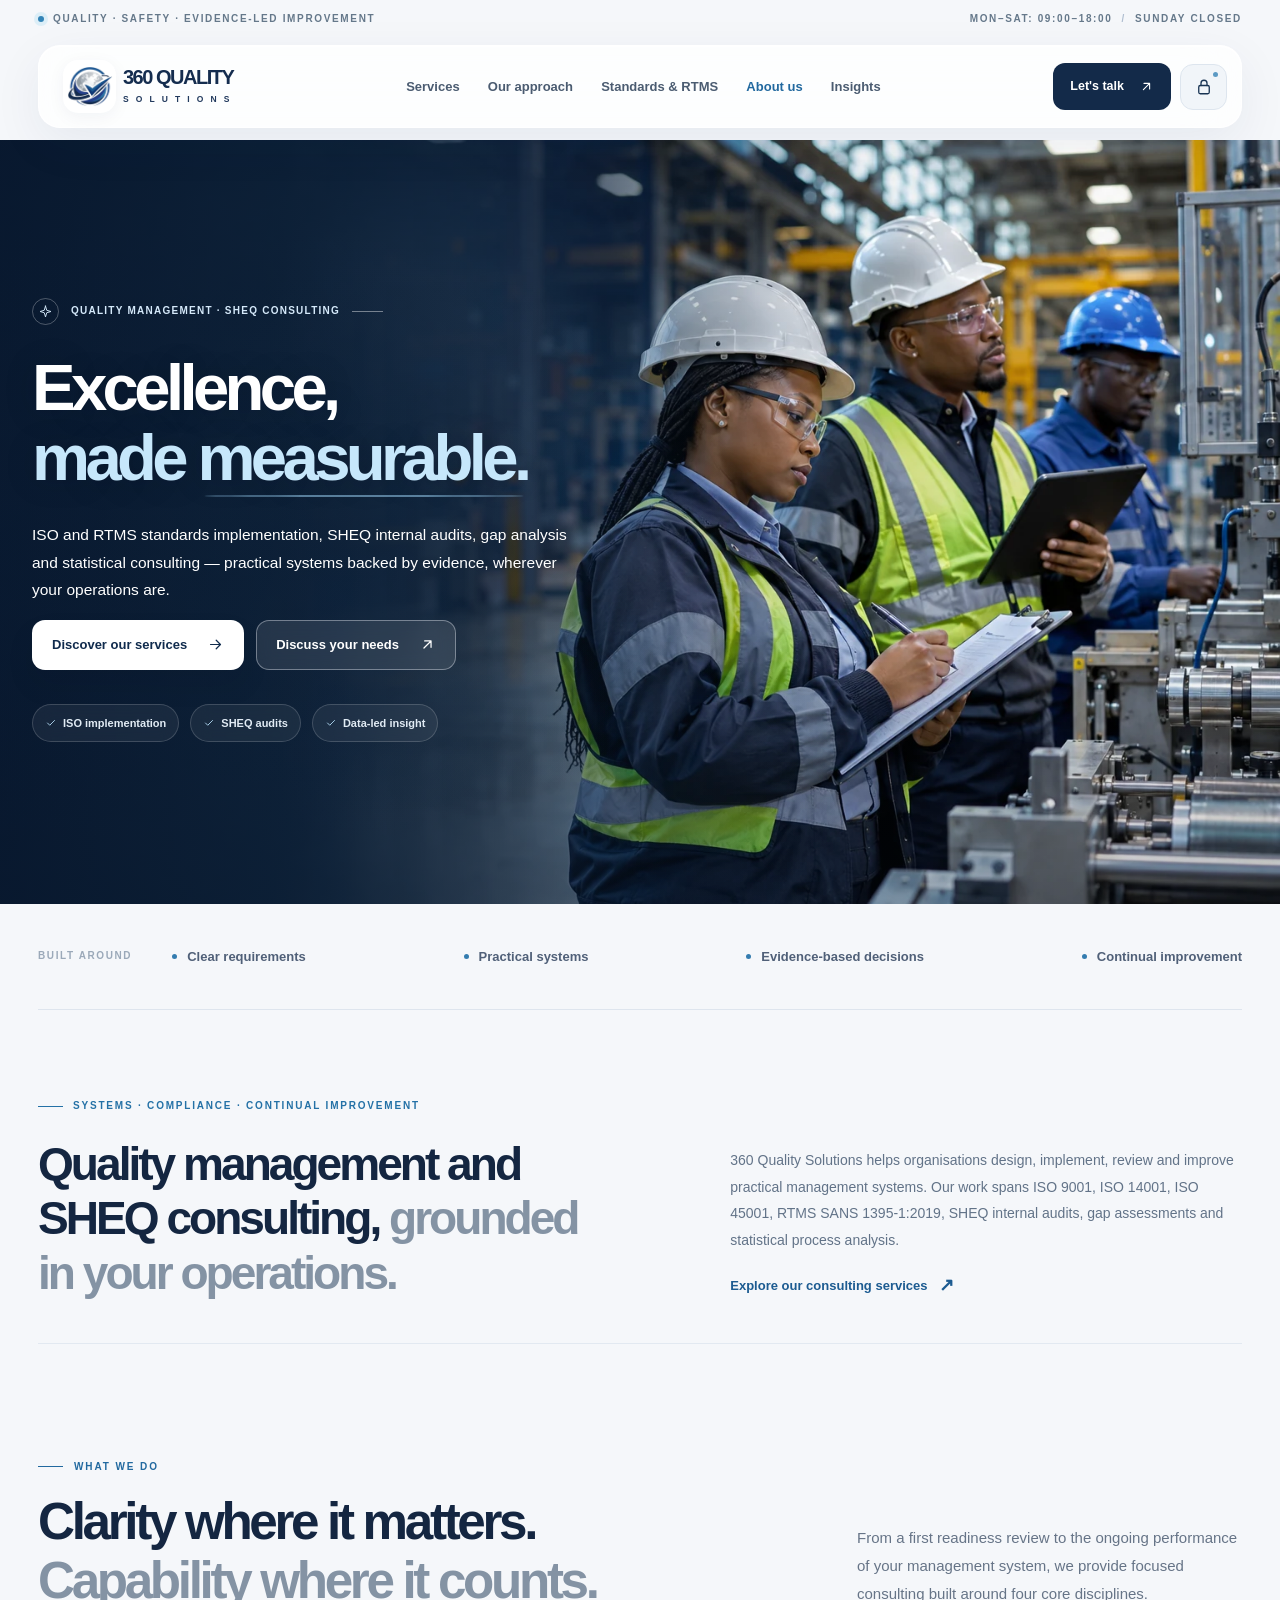
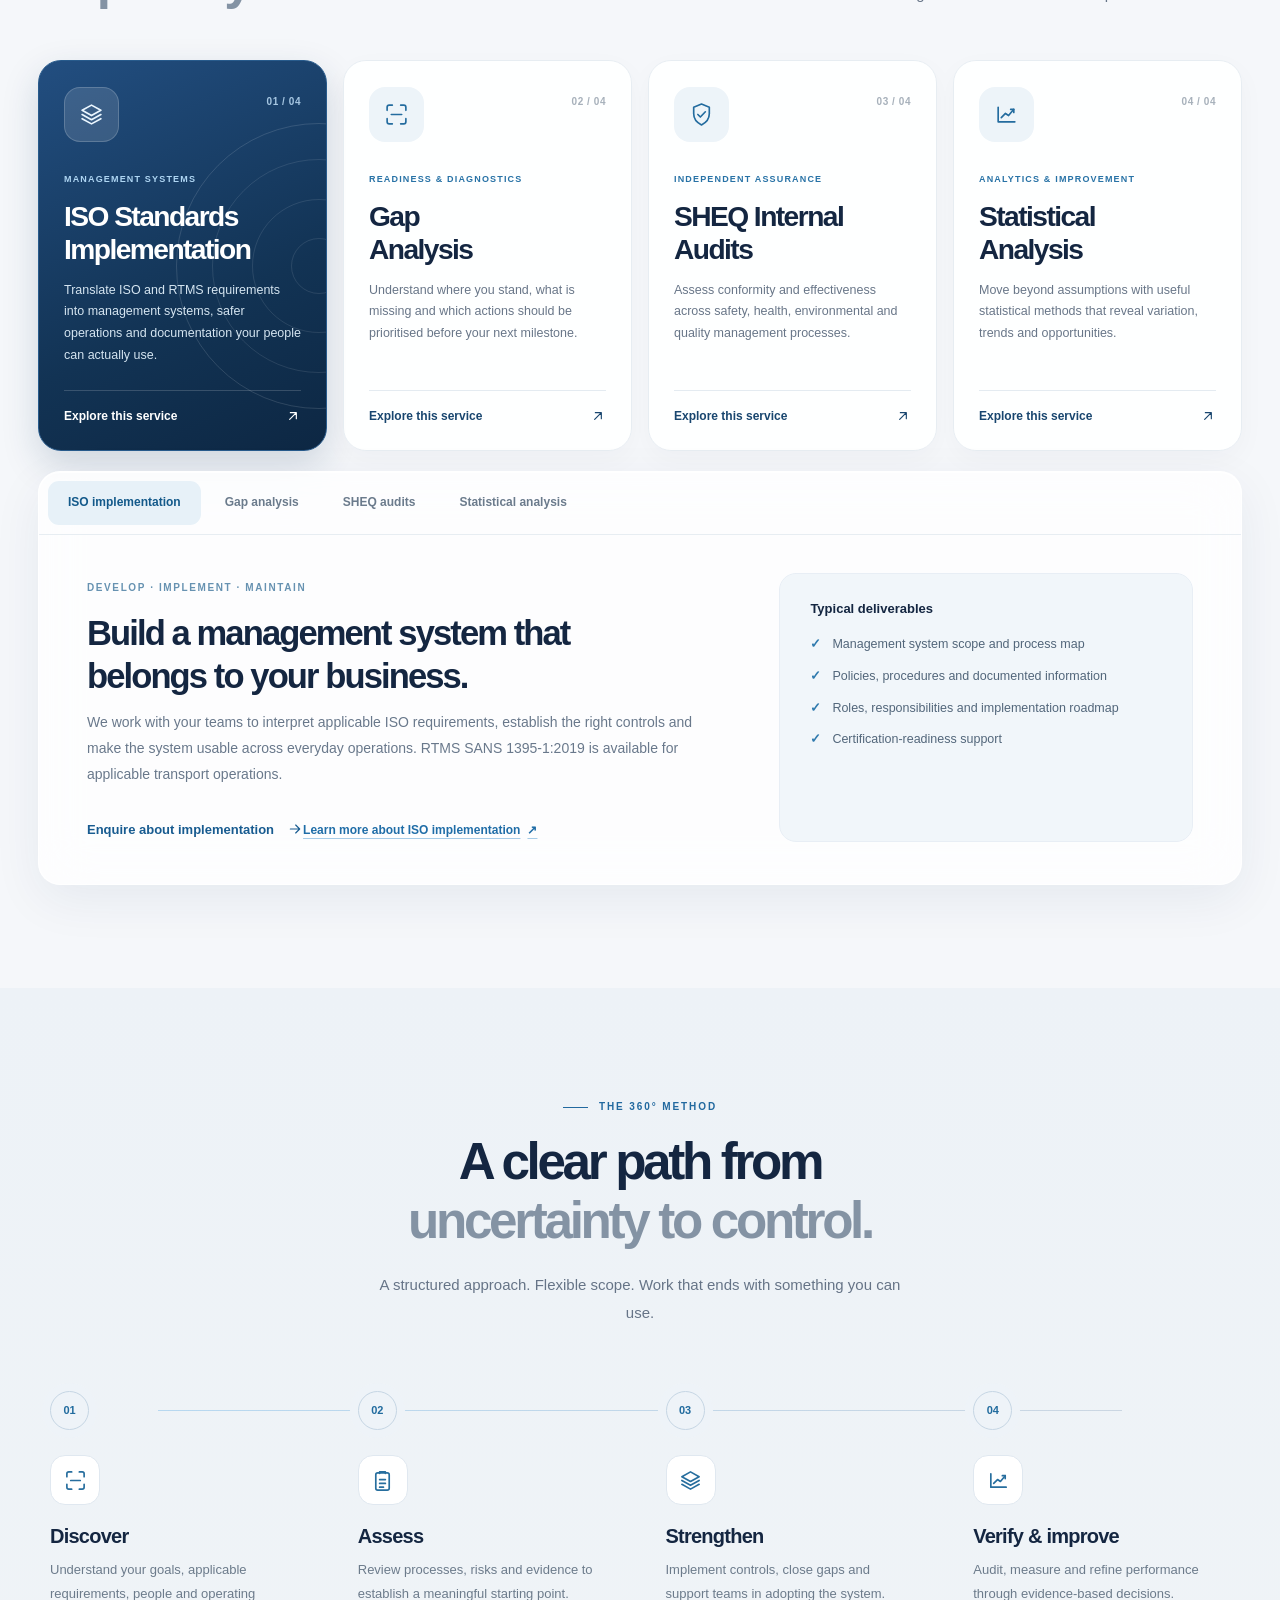
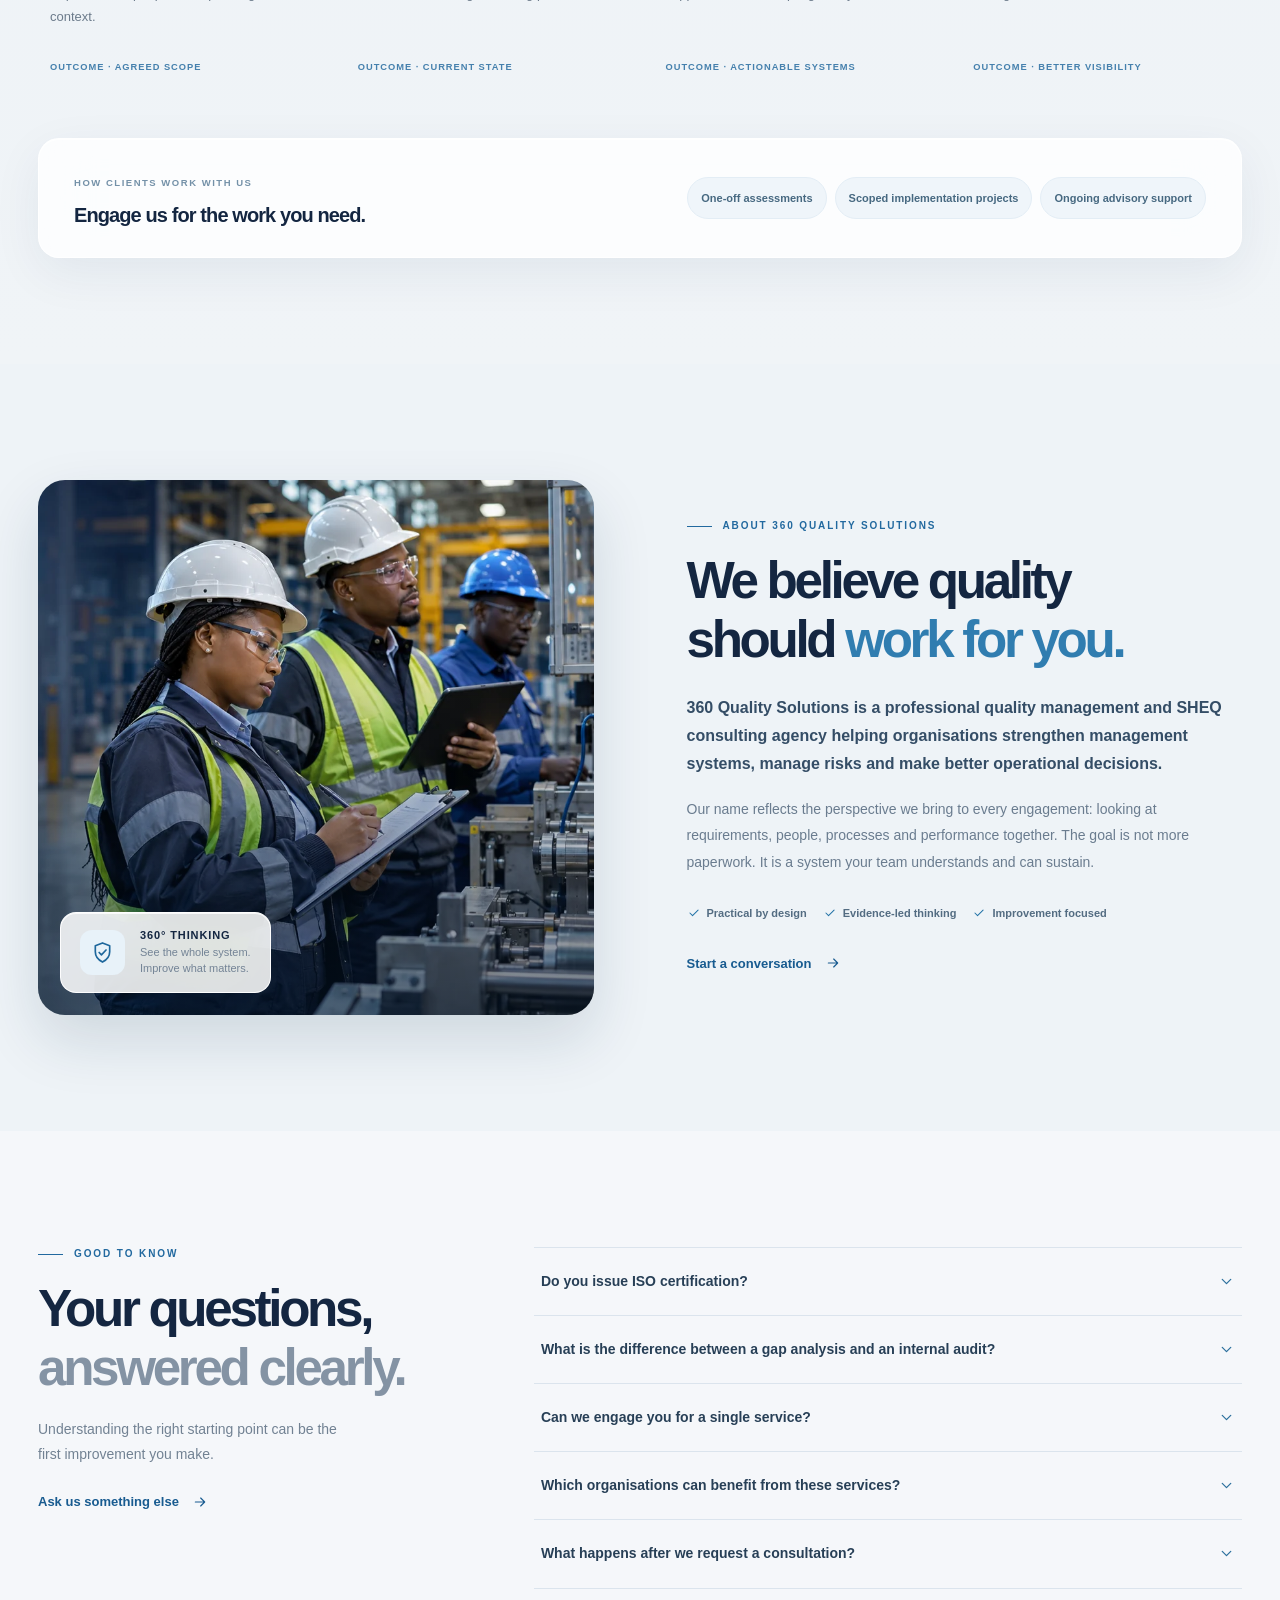
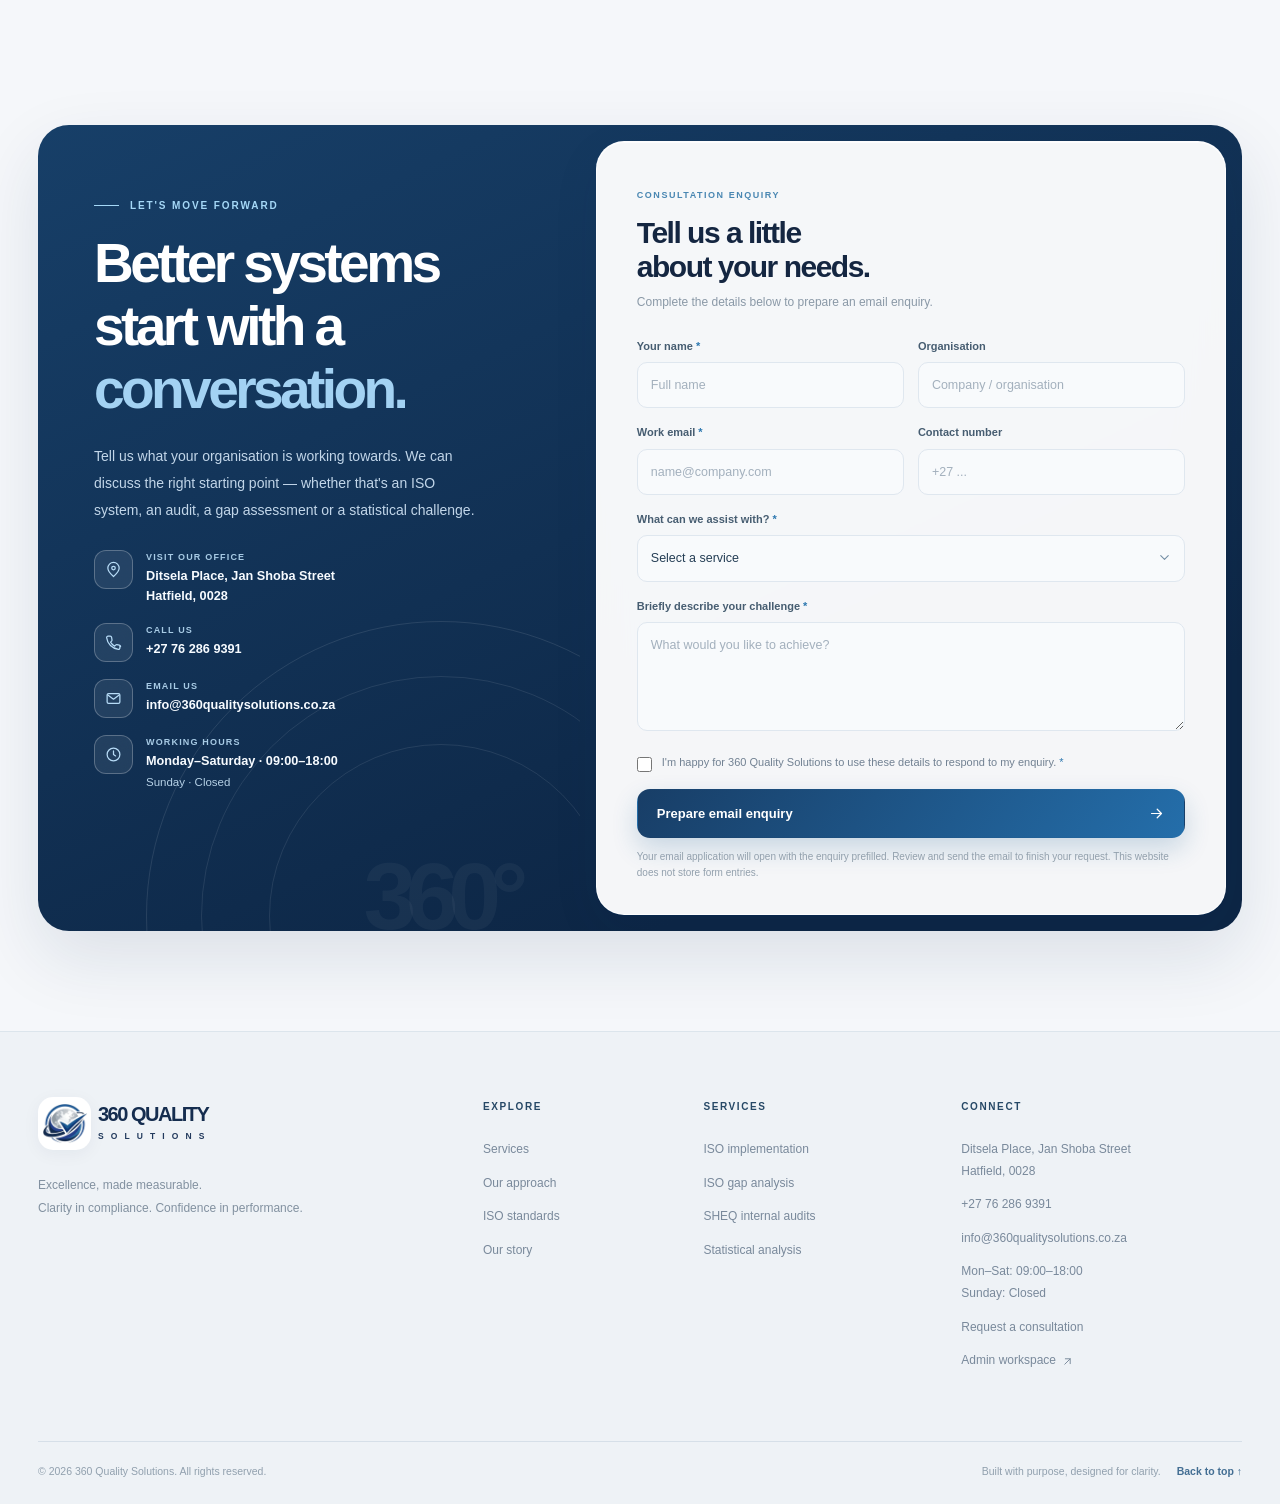
==== commit 064a7ad0: "Add files via upload" ====
--- a/index.html
+++ b/index.html
@@ -24,9 +24,6 @@
 <meta content="360 Quality Solutions provides ISO 9001, ISO 14001, ISO 45001 and RTMS implementation support, SHEQ internal audits, gap analysis and statistical consulting." name="twitter:description"/>
 <meta content="360 Quality Solutions" name="author"/>
 <title>ISO Standards, SHEQ &amp; Quality Consulting | 360 Quality Solutions</title>
-
-
-
 <link href="https://fonts.googleapis.com" rel="preconnect"/>
 <link crossorigin="" href="https://fonts.gstatic.com" rel="preconnect"/>
 <link href="https://fonts.googleapis.com/css2?family=DM+Sans:wght@400;450;500;550;600;650;700;750&amp;family=Manrope:wght@400;500;600;650;700;750;800&amp;display=swap" rel="stylesheet"/>
@@ -50,8 +47,8 @@
         "postalCode": "0028",
         "addressCountry": "ZA"
       },
-      "telephone": "+27 76 286 939",
-      "email": "shibeRR@gmail.com",
+      "telephone": "+27 76 286 9391",
+      "email": "info@360qualitysolutions.co.za",
       "openingHoursSpecification": [
         {
           "@type": "OpeningHoursSpecification",
@@ -97,7 +94,16 @@
       "url": "https://360qualitysolutions.co.za/",
       "image": "https://360qualitysolutions.co.za/assets/images/hero-quality-inspection.webp",
       "logo": "https://360qualitysolutions.co.za/assets/images/brand-symbol.png",
-      "hasMap": "https://www.google.com/maps/search/?api=1&query=Ditsela+Place+Jan+Shoba+Street+Hatfield+0028"
+      "hasMap": "https://www.google.com/maps/search/?api=1&query=Ditsela+Place+Jan+Shoba+Street+Hatfield+0028",
+      "contactPoint": {
+        "@type": "ContactPoint",
+        "contactType": "customer service",
+        "telephone": "+27 76 286 9391",
+        "email": "info@360qualitysolutions.co.za",
+        "availableLanguage": [
+          "English"
+        ]
+      }
     },
     {
       "@type": "WebSite",
@@ -114,7 +120,7 @@
 <script>/* Keep folder routes clean even when index.html is entered directly. */
 if (location.protocol !== 'file:' && location.pathname.endsWith('/index.html')) { history.replaceState(null, '', location.pathname.replace(/index\.html$/, '') + location.search + location.hash); }
 </script>
-<script defer src="assets/js/offline-links.js"></script>
+<script defer="" src="assets/js/offline-links.js"></script>
 </head>
 <body>
 <svg aria-hidden="true" class="icon-sprite" focusable="false" xmlns="http://www.w3.org/2000/svg">
@@ -289,11 +295,11 @@
 </div>
 <div class="contact-detail">
 <span class="contact-detail-icon"><svg class="icon"><use href="#i-phone"></use></svg></span>
-<div><span class="contact-detail-label">CALL US</span><a href="tel:+2776286939">+27 76 286 939</a></div>
+<div><span class="contact-detail-label">CALL US</span><a href="tel:+27762869391">+27 76 286 9391</a></div>
 </div>
 <div class="contact-detail">
 <span class="contact-detail-icon"><svg class="icon"><use href="#i-mail"></use></svg></span>
-<div><span class="contact-detail-label">EMAIL US</span><a href="mailto:shibeRR@gmail.com">shibeRR@gmail.com</a></div>
+<div><span class="contact-detail-label">EMAIL US</span><a href="mailto:info@360qualitysolutions.co.za">info@360qualitysolutions.co.za</a></div>
 </div>
 <div class="contact-detail">
 <span class="contact-detail-icon"><svg class="icon"><use href="#i-clock"></use></svg></span>
@@ -313,7 +319,7 @@
 </div>
 </section>
 </main>
-<footer aria-label="Site footer" class="footer"><div class="container"><div class="footer-top"><div class="footer-brand"><a aria-label="Back to homepage" class="brand" href="#top"><span class="brand-emblem"><img alt="" height="42" src="assets/images/brand-symbol.png" width="48"/></span><span class="brand-text"><strong>360 <span>QUALITY</span></strong><small>S O L U T I O N S</small></span></a><p>Excellence, made measurable.<br/>Clarity in compliance. Confidence in performance.</p></div><div class="footer-col"><h4>EXPLORE</h4><a href="#services">Services</a><a href="#approach">Our approach</a><a href="services/iso-implementation/">ISO standards</a><a href="#about">Our story</a></div><div class="footer-col"><h4>SERVICES</h4><a href="services/iso-implementation/">ISO implementation</a><a href="services/iso-gap-analysis/">ISO gap analysis</a><a href="services/sheq-internal-audits/">SHEQ internal audits</a><a href="services/statistical-analysis/">Statistical analysis</a></div><div class="footer-col footer-contact"><h4>CONNECT</h4><span>Ditsela Place, Jan Shoba Street<br/>Hatfield, 0028</span><a href="tel:+2776286939">+27 76 286 939</a><a href="mailto:shibeRR@gmail.com">shibeRR@gmail.com</a><span>Mon–Sat: 09:00–18:00<br/>Sunday: Closed</span><a href="#contact">Request a consultation</a><a href="admin/index.html">Admin workspace <svg class="icon"><use href="#i-external"></use></svg></a></div></div><div class="footer-bottom"><span>© <span id="copyright-year">2026</span> 360 Quality Solutions. All rights reserved.</span><span>Built with purpose, designed for clarity. <a href="#top">Back to top ↑</a></span></div></div></footer>
+<footer aria-label="Site footer" class="footer"><div class="container"><div class="footer-top"><div class="footer-brand"><a aria-label="Back to homepage" class="brand" href="#top"><span class="brand-emblem"><img alt="" height="42" src="assets/images/brand-symbol.png" width="48"/></span><span class="brand-text"><strong>360 <span>QUALITY</span></strong><small>S O L U T I O N S</small></span></a><p>Excellence, made measurable.<br/>Clarity in compliance. Confidence in performance.</p></div><div class="footer-col"><h4>EXPLORE</h4><a href="#services">Services</a><a href="#approach">Our approach</a><a href="services/iso-implementation/">ISO standards</a><a href="#about">Our story</a></div><div class="footer-col"><h4>SERVICES</h4><a href="services/iso-implementation/">ISO implementation</a><a href="services/iso-gap-analysis/">ISO gap analysis</a><a href="services/sheq-internal-audits/">SHEQ internal audits</a><a href="services/statistical-analysis/">Statistical analysis</a></div><div class="footer-col footer-contact"><h4>CONNECT</h4><span>Ditsela Place, Jan Shoba Street<br/>Hatfield, 0028</span><a href="tel:+27762869391">+27 76 286 9391</a><a href="mailto:info@360qualitysolutions.co.za">info@360qualitysolutions.co.za</a><span>Mon–Sat: 09:00–18:00<br/>Sunday: Closed</span><a href="#contact">Request a consultation</a><a href="admin/index.html">Admin workspace <svg class="icon"><use href="#i-external"></use></svg></a></div></div><div class="footer-bottom"><span>© <span id="copyright-year">2026</span> 360 Quality Solutions. All rights reserved.</span><span>Built with purpose, designed for clarity. <a href="#top">Back to top ↑</a></span></div></div></footer>
 <div aria-live="polite" class="toast" id="toast" role="status"></div>
 </body>
 </html>
--- a/assets/css/styles.css
+++ b/assets/css/styles.css
@@ -0,0 +1,227 @@
+/* 360 Quality Solutions — bespoke responsive design system */
+:root {
+  --navy:#132a49; --deep:#0b1e36; --blue:#22699f; --blue-2:#2e80bc;
+  --sky:#a8d3f5; --ink:#142641; --muted:#667489; --muted-2:#90a0af;
+  --border:#dfe6ee; --paper:#f5f7fa; --white:#fff; --radius:26px;
+  --shadow:0 26px 70px rgba(20,45,80,.08);
+  --font-body:'DM Sans',-apple-system,BlinkMacSystemFont,'Segoe UI',sans-serif;
+  --font-display:'Manrope',-apple-system,BlinkMacSystemFont,'Segoe UI',sans-serif;
+}
+*,*::before,*::after{box-sizing:border-box}
+html{scroll-behavior:smooth;scroll-padding-top:130px}
+body{margin:0;min-width:320px;background:var(--paper);color:var(--ink);font:400 16px/1.65 var(--font-body);overflow-x:hidden;-webkit-font-smoothing:antialiased}
+body.no-scroll{overflow:hidden}::selection{background:#b6def9;color:#123252}
+a{color:inherit;text-decoration:none}button,input,textarea,select{font:inherit}button{cursor:pointer}img{display:block;max-width:100%}svg{display:block}section{scroll-margin-top:114px}
+:focus-visible{outline:3px solid #83bcec;outline-offset:4px}
+[hidden]{display:none!important}.icon-sprite{position:absolute;left:-9999px;top:0;width:0;height:0;overflow:hidden}
+.icon{width:20px;height:20px;fill:none;stroke:currentColor;stroke-width:1.75;stroke-linecap:round;stroke-linejoin:round;flex:0 0 auto}
+.container{width:min(1372px,calc(100% - 76px));margin-inline:auto}.section{padding:120px 0}.glass{background:rgba(255,255,255,.79);border:1px solid rgba(255,255,255,.94);box-shadow:0 15px 50px rgba(12,48,91,.065),inset 0 1px 0 rgba(255,255,255,.8);-webkit-backdrop-filter:blur(26px) saturate(145%);backdrop-filter:blur(26px) saturate(145%)}
+.glass-dark{background:rgba(222,237,255,.085);border:1px solid rgba(242,249,255,.2);box-shadow:inset 0 1px 0 rgba(255,255,255,.18);-webkit-backdrop-filter:blur(17px) saturate(145%);backdrop-filter:blur(17px) saturate(145%)}
+.site-background{position:fixed;inset:0;z-index:-1;pointer-events:none;overflow:hidden}.ambient{position:absolute;border-radius:50%;filter:blur(80px);opacity:.42}.ambient-one{width:570px;height:570px;background:#d7e9f7;top:600px;right:-250px}.ambient-two{width:440px;height:440px;background:#e0e9f9;top:1900px;left:-210px}
+.skip-link{position:fixed;left:20px;top:-120px;z-index:200;padding:10px 20px;background:var(--navy);color:white;border-radius:8px}.skip-link:focus{top:15px}
+/* Top utility / navigation */
+.utility-bar{height:38px;font-size:10px;letter-spacing:.165em;color:#65788a;font-weight:750}.utility-inner{height:100%;display:flex;justify-content:space-between;align-items:center;gap:18px}.utility-inner>span{display:flex;align-items:center;gap:9px}.live-dot{width:6px;height:6px;border-radius:50%;background:#3384b7;box-shadow:0 0 0 4px #dceef7}.utility-separator{color:#afbed0}
+.site-header{position:sticky;top:12px;z-index:100;margin-top:7px;margin-bottom:12px}.header-shell{height:83px;border-radius:22px;display:flex;align-items:center;justify-content:space-between;gap:26px;padding:11px 14px 11px 24px;transition:box-shadow .35s ease,background .35s ease}.site-header.is-scrolled .header-shell{box-shadow:0 18px 45px rgba(22,50,84,.15);background:rgba(255,255,255,.9)}
+.brand{display:inline-flex;align-items:center;gap:7px;flex-shrink:0;min-width:0}.brand-emblem{width:53px;height:53px;display:grid;place-items:center;background:#fff;border-radius:15px;flex:0 0 auto;box-shadow:0 4px 17px rgba(19,42,73,.05)}.brand-emblem img{width:46px;height:41px;object-fit:contain}.brand-text{display:flex;flex-direction:column;line-height:1.08}.brand-text strong{font:800 20px/.99 var(--font-display);letter-spacing:-.075em;color:#152d4f;white-space:nowrap}.brand-text strong span{letter-spacing:-.073em}.brand-text small{font:800 8.5px/1.3 var(--font-display);letter-spacing:.28em;color:#223a5d;margin-top:6px;white-space:nowrap}
+.primary-nav{display:flex;align-items:center;gap:clamp(15px,2.2vw,35px);justify-content:center}.nav-link{font-size:13px;font-weight:750;color:#4b5c71;transition:color .2s;white-space:nowrap}.nav-link:hover,.nav-link.is-current{color:var(--blue)}.header-actions{display:flex;align-items:center;gap:9px;flex:0 0 auto}.nav-cta{display:inline-flex;align-items:center;justify-content:center;gap:15px;padding:13px 17px;background:var(--navy);color:#fff;font-size:12.5px;font-weight:750;border-radius:12px;transition:background .25s,transform .25s}.nav-cta .icon{width:15px;height:15px}.nav-cta:hover{background:var(--blue);transform:translateY(-1px)}.admin-icon{position:relative;display:grid;place-items:center;width:47px;height:46px;border:1px solid #dde5ee;border-radius:13px;background:#f1f5f9;color:#193453;transition:background .25s,transform .25s}.admin-icon .icon{width:18px;height:18px}.admin-icon:hover{background:#e1eef9;transform:translateY(-1px)}.admin-dot{position:absolute;right:8px;top:7px;width:5px;height:5px;border-radius:50%;background:#5c9ac4}.mobile-menu{display:none;width:46px;height:46px;border:1px solid #dde5ee;border-radius:13px;background:#f3f6f9;color:#1d3553;align-items:center;justify-content:center}.mobile-menu .icon{width:21px;height:21px}.menu-x{display:none}
+/* Hero · full-bleed, photographic cover (no inset card edges) */
+.hero-section{
+  position:relative;isolation:isolate;display:flex;flex-direction:column;justify-content:center;
+  width:100%;min-height:max(710px,calc(100svh - 130px));margin:0;
+  overflow:hidden;border-radius:0;box-shadow:none;background:#102a48;color:#fff;
+}
+.hero-image{
+  position:absolute;inset:0;z-index:-3;
+  background-image:url('../images/hero-quality-inspection.webp');
+  background-size:cover;background-position:58% center;
+}
+.hero-vignette{
+  position:absolute;inset:0;z-index:-2;
+  background:linear-gradient(90deg,rgba(7,23,45,.82) 0%,rgba(9,28,50,.64) 24%,rgba(9,28,50,.30) 48%,rgba(8,20,37,.03) 78%),
+             linear-gradient(0deg,rgba(5,18,35,.75) 0%,transparent 29%,transparent 83%,rgba(6,19,38,.17));
+}
+.hero-copy{
+  position:relative;width:100%;max-width:1580px;margin-inline:auto;
+  padding:100px max(32px,calc((100vw - 1372px)/2 + 26px)) 125px;
+}
+.hero-copy::before{
+  content:'';position:absolute;z-index:-1;pointer-events:none;
+  width:min(760px,70vw);height:100%;left:0;top:0;
+  background:radial-gradient(ellipse at 30% 52%,rgba(9,29,54,.16),transparent 72%);
+}
+.hero-eyebrow{display:flex;align-items:center;gap:12px;font-size:10.5px;font-weight:800;letter-spacing:.145em;color:#d5e9fa;margin-bottom:28px}
+.eyebrow-spark{width:27px;height:27px;border:1px solid rgba(255,255,255,.27);display:grid;place-items:center;border-radius:50%}
+.eyebrow-spark .icon{width:13px;height:13px}.eyebrow-line{width:31px;height:1px;background:rgba(255,255,255,.42)}
+.hero-section h1{max-width:640px;font:750 clamp(56px,6.4vw,91px)/1.035 var(--font-display);letter-spacing:-.075em;margin:0 0 28px;text-wrap:balance;text-shadow:0 2px 32px rgba(4,17,32,.20)}
+.hero-section h1 span,.hero-section h1 em{color:#c6e7fb}.hero-section h1 em{font-style:normal;display:inline-block;position:relative}
+.hero-section h1 em::after{content:"";position:absolute;left:2%;right:1%;bottom:-4px;border-bottom:2px solid rgba(155,209,244,.53);border-radius:60%}
+.hero-copy>p{max-width:525px;color:#e9f0f7;font-size:16.5px;line-height:1.75;margin:0 0 30px;text-shadow:0 1px 16px rgba(4,17,32,.25)}
+.hero-buttons{display:flex;gap:12px;flex-wrap:wrap}
+.button{display:inline-flex;justify-content:center;align-items:center;gap:20px;min-height:50px;padding:15px 19px;border:1px solid transparent;border-radius:13px;font:750 13px/1.2 var(--font-body);transition:transform .25s,background .25s,box-shadow .25s;text-align:center}
+.button .icon{width:17px;height:17px}.button:hover{transform:translateY(-2px)}
+.button-white{color:#102b4d;background:#fff;box-shadow:0 15px 28px rgba(5,14,28,.08)}.button-white:hover{background:#e7f2fa}
+.button-outline-light{color:#fff;background:rgba(255,255,255,.10);border-color:rgba(245,248,255,.38);-webkit-backdrop-filter:blur(9px);backdrop-filter:blur(9px)}.button-outline-light:hover{background:rgba(255,255,255,.20)}
+.button-primary{color:#fff;background:linear-gradient(125deg,#183e67,#246eaa);box-shadow:0 11px 26px rgba(26,88,139,.2)}.button-primary:hover{box-shadow:0 17px 32px rgba(26,88,139,.26)}
+.hero-pills{display:flex;flex-wrap:wrap;gap:11px;margin-top:45px}
+.hero-pills span{display:flex;align-items:center;gap:6px;padding:9px 12px;border:1px solid rgba(255,255,255,.17);border-radius:100px;color:#e1ebf4;font-size:11px;font-weight:650;background:rgba(255,255,255,.06);-webkit-backdrop-filter:blur(10px);backdrop-filter:blur(10px)}
+.hero-pills .icon{width:12px;height:12px;color:#b8e1fa}
+.hero-bottom{position:absolute;bottom:27px;left:max(32px,calc((100vw - 1372px)/2 + 26px));right:max(32px,calc((100vw - 1372px)/2 + 26px));display:flex;align-items:center;justify-content:space-between;color:#e0eaf2;font-size:9px;letter-spacing:.18em;font-weight:750}
+.hero-bottom a{display:flex;align-items:center;gap:15px}.hero-bottom a span{font-size:16px;font-weight:400}
+/* Credibility */
+.credibility-strip{display:flex;align-items:center;gap:40px;min-height:106px;border-bottom:1px solid #dee5ee}.credibility-label{color:#9ba9b9;font-size:10px;font-weight:800;letter-spacing:.16em;white-space:nowrap}.credibility-items{display:flex;align-items:center;justify-content:space-between;gap:14px;flex:1}.credibility-items>span{display:flex;align-items:center;gap:10px;color:#506078;font-size:13px;font-weight:700}.credibility-small-dot{height:5px;width:5px;background:#347caf;border-radius:50%;flex:0 0 auto}
+/* Shared headings */
+.section-heading{margin-bottom:49px}.split-heading{display:flex;align-items:end;justify-content:space-between;gap:65px}.section-kicker{display:flex;align-items:center;gap:11px;color:var(--blue);font-size:10px;line-height:1.4;letter-spacing:.19em;font-weight:800;margin:0 0 19px}.kicker-dash{width:25px;height:1px;background:currentColor}
+h2{font:750 clamp(37px,4vw,57px)/1.15 var(--font-display);letter-spacing:-.065em;margin:0}.text-muted{color:#8493a4}.section-intro{max-width:385px;font-size:15px;line-height:1.85;color:#667487;margin:0 0 3px}.centered{text-align:center}.centered .section-kicker{justify-content:center}.centered .section-intro{max-width:530px;margin:20px auto 0}
+/* Services */
+.section-services{padding-top:116px;padding-bottom:103px}.services-grid{display:grid;grid-template-columns:repeat(4,minmax(0,1fr));gap:16px}.service-card{position:relative;display:flex;flex-direction:column;justify-content:space-between;min-height:387px;overflow:hidden;padding:26px 25px 24px;border-radius:23px;background:rgba(255,255,255,.9);border:1px solid #e7edf2;box-shadow:0 9px 28px rgba(24,47,73,.033);transition:transform .3s,box-shadow .3s,border-color .3s}.service-card:hover{transform:translateY(-6px);box-shadow:0 21px 43px rgba(24,47,73,.10);border-color:#cbdce9}.service-card-top{display:flex;align-items:flex-start;justify-content:space-between;position:relative;z-index:1}.service-icon{display:grid;place-items:center;width:55px;height:55px;background:#edf4f9;color:#246c9f;border-radius:16px}.service-icon .icon{width:25px;height:25px;stroke-width:1.6}.service-number{font:800 10px/1 var(--font-display);letter-spacing:.055em;color:#a7b1bb;margin-top:10px}.service-card-content{margin-top:auto;padding-top:30px;position:relative;z-index:1}.service-tag{color:#2772a6;font-size:9px;letter-spacing:.13em;font-weight:800;margin:0 0 13px}.service-card h3{font:800 clamp(24px,2.2vw,32px)/1.19 var(--font-display);letter-spacing:-.055em;margin:0 0 13px}.service-card-content>p:last-child{font-size:12.5px;line-height:1.75;color:#687688;margin:0;min-height:89px}.service-explore{display:flex;align-items:center;justify-content:space-between;width:100%;text-align:left;padding:16px 0 0;margin-top:21px;border:0;border-top:1px solid #e4ebf1;background:transparent;color:#19466f;font-size:12px;font-weight:750;position:relative;z-index:2}.service-explore .icon{width:16px;height:16px;transition:transform .2s}.service-explore:hover .icon{transform:translate(3px,-3px)}.service-featured{background:linear-gradient(155deg,#224e80 0%,#123354 62%,#0d2743 100%);border-color:#285b8c;color:#fff;box-shadow:0 14px 36px rgba(18,52,88,.17)}.service-featured .service-icon{background:rgba(255,255,255,.13);color:#eaf6ff;border:1px solid rgba(255,255,255,.18)}.service-featured .service-number{color:#a7c7e2}.service-featured .service-tag{color:#afd6f3}.service-featured .service-card-content>p:last-child{color:#d5e5f1}.service-featured .service-explore{color:#fff;border-color:rgba(255,255,255,.17)}.service-orbit{position:absolute;right:-136px;top:62px;width:286px;height:286px;border:1px solid rgba(255,255,255,.13);border-radius:50%;pointer-events:none}.service-orbit span{display:block;position:absolute;border:1px solid rgba(255,255,255,.10);inset:35px;border-radius:50%}.service-orbit span:nth-child(2){inset:75px}.service-orbit span:nth-child(3){inset:114px}
+.service-detail{margin-top:20px;border-radius:22px;overflow:hidden;background:rgba(255,255,255,.78)}.service-detail-nav{display:flex;align-items:center;gap:4px;padding:9px;border-bottom:1px solid #e7edf2;overflow-x:auto;scrollbar-width:thin}.detail-tab{border:0;background:transparent;color:#6b7b8c;padding:12px 20px;font-size:12px;font-weight:750;white-space:nowrap;border-radius:11px;transition:background .2s,color .2s}.detail-tab:hover{color:var(--blue);background:#f0f5fa}.detail-tab.is-active{background:#e7f1f8;color:#13598a}.service-tab-panel{display:grid;grid-template-columns:1.2fr .8fr;gap:72px;min-height:290px;padding:38px 48px 42px}.detail-overline{color:#6792b1;font-size:10px;letter-spacing:.16em;font-weight:800}.detail-main h3{font:750 clamp(25px,2.7vw,37px)/1.25 var(--font-display);letter-spacing:-.055em;max-width:600px;margin:12px 0}.detail-main p{max-width:690px;color:#69788b;font-size:14px;line-height:1.85;margin:0 0 20px}.text-link{display:inline-flex;align-items:center;gap:13px;color:#185b90;font-weight:800;font-size:13px;transition:gap .2s}.text-link .icon{width:16px;height:16px}.text-link:hover{gap:20px}.detail-deliverables{padding:27px 30px;border-radius:17px;background:#f1f6fa;border:1px solid #e8eef5}.detail-deliverables h4{font:800 13px/1.3 var(--font-display);margin:0 0 17px}.detail-deliverables ul{list-style:none;margin:0;padding:0;display:grid;gap:13px}.detail-deliverables li{position:relative;font-size:12.5px;color:#52667a;line-height:1.5;padding-left:22px}.detail-deliverables li::before{content:'✓';position:absolute;left:0;top:0;color:#2e79ad;font-weight:800}
+/* Approach */
+.approach-section{background:linear-gradient(180deg,#edf2f7 0%,#f0f4f7 100%);padding:112px 0 106px}.process-rail{display:grid;grid-template-columns:repeat(4,1fr);gap:27px;position:relative;margin-top:65px}.process-rail::before{content:"";position:absolute;left:10%;right:10%;top:19px;height:1px;background:linear-gradient(90deg,#b7d8f0,#cbd6e2)}.process-step{position:relative;padding:0 12px 12px}.step-marker{position:relative;z-index:1;width:39px;height:39px;border:1px solid #c6d6e4;border-radius:50%;display:grid;place-items:center;background:#eef3f8;box-shadow:0 0 0 8px #eef3f8;color:#216b9e;font:800 11px/1 var(--font-display);margin-bottom:25px}.step-icon{width:50px;height:50px;display:grid;place-items:center;border:1px solid #e0e8f0;border-radius:15px;background:#fff;color:#276e9e;margin-bottom:19px}.step-icon .icon{width:23px;height:23px}.process-step h3{font:800 20px/1.2 var(--font-display);letter-spacing:-.038em;margin:0 0 10px}.process-step p{color:#6c7b8b;font-size:13px;line-height:1.8;max-width:250px;min-height:75px;margin:0 0 19px}.step-result{color:#4580ad;font-size:9.3px;font-weight:800;letter-spacing:.105em}.engagement-box{display:flex;align-items:center;justify-content:space-between;gap:30px;margin-top:47px;padding:29px 35px;border-radius:21px}.micro-label{font-size:9.5px;letter-spacing:.16em;font-weight:800;color:#7491a8}.engagement-box h3{font:750 20px/1.3 var(--font-display);letter-spacing:-.045em;margin:8px 0 0}.engagement-options{display:flex;align-items:center;justify-content:flex-end;flex-wrap:wrap;gap:8px}.engagement-options span{font-size:11px;font-weight:750;color:#476981;background:#eff5fa;padding:11px 13px;border:1px solid #e3edf5;border-radius:50px;white-space:nowrap}
+/* Standards */
+.standards-section{padding:95px 0 0}.standards-shell{padding:75px 70px 38px;background:radial-gradient(ellipse at 90% -10%,#2b6597 0%,transparent 40%),linear-gradient(140deg,#112d50,#0a1d35 82%);color:white;border-radius:32px;position:relative;overflow:hidden}.standards-shell::before{content:"";position:absolute;width:700px;height:700px;top:-380px;right:-180px;border:1px solid rgba(255,255,255,.10);border-radius:50%;pointer-events:none;box-shadow:0 0 0 75px rgba(255,255,255,.024),0 0 0 150px rgba(255,255,255,.013)}.standards-top{position:relative;display:flex;align-items:end;justify-content:space-between;gap:40px;margin-bottom:39px}.light-kicker{color:#a5d8f7}.standards-top h2{font-size:clamp(35px,3.8vw,52px)}.standards-soft{color:#a5c5df}.standards-top>p{max-width:340px;margin:0 0 3px;font-size:14px;line-height:1.85;color:#bfcede}.standards-cards{display:grid;grid-template-columns:repeat(3,1fr);gap:14px;position:relative}.standard-card{min-height:295px;padding:26px 28px;display:flex;flex-direction:column;border-radius:18px;color:#fff}.standard-index{color:#a9cbe7;font-size:9.5px;letter-spacing:.13em;font-weight:800}.standard-card>strong{font:800 clamp(35px,3.3vw,49px)/1 var(--font-display);letter-spacing:-.06em;margin-top:30px}.standard-card>strong span{color:#a4d2f1}.standard-card h3{font:750 15px/1.3 var(--font-display);margin:14px 0 8px}.standard-card p{color:#c5d6e6;font-size:12.5px;line-height:1.7;margin:0 0 22px;max-width:300px}.standard-footer{margin-top:auto;border-top:1px solid rgba(255,255,255,.15);padding-top:14px;display:flex;justify-content:space-between;color:#c2dff2;font-size:10px;letter-spacing:.12em;font-weight:800}.standard-footer .icon{width:15px;height:15px}.standards-footnote{display:flex;align-items:flex-start;gap:10px;max-width:1000px;color:#a5bed5;font-size:11.5px;line-height:1.8;margin-top:27px}.standards-footnote .icon{width:16px;height:16px;margin-top:2px}
+/* Insights */
+.insights-section{padding-top:140px;padding-bottom:130px}.insights-layout{display:grid;grid-template-columns:.85fr 1.15fr;gap:92px;align-items:center}.insights-copy h2{margin-bottom:27px}.insights-copy>p:not(.section-kicker){color:#67798b;font-size:15px;line-height:1.9;max-width:500px}.insight-points{display:grid;gap:13px;margin:28px 0 32px}.insight-points>div{display:flex;align-items:center;gap:12px;font-size:13px;font-weight:700;color:#405b73}.mini-check{height:24px;width:24px;display:grid;place-items:center;background:#e5f0f8;color:#226da1;border-radius:50%}.mini-check .icon{height:13px;width:13px}.analytics-panel{border-radius:24px;padding:24px 27px 22px;box-shadow:0 27px 65px rgba(17,49,82,.09)}.analytics-top{display:flex;align-items:center;justify-content:space-between;gap:10px}.analytics-title{display:flex;align-items:center;gap:12px}.analytics-icon{width:45px;height:45px;display:grid;place-items:center;border-radius:14px;background:linear-gradient(140deg,#e1effa,#f2f7fb);color:#1f6c9f}.analytics-icon .icon{width:21px;height:21px}.analytics-title strong,.analytics-title small{display:block}.analytics-title strong{font:800 14px/1.4 var(--font-display);letter-spacing:-.025em}.analytics-title small{color:#8996a3;font-size:11px}.chart-tag{display:flex;align-items:center;gap:7px;border:1px solid #e1e9ef;padding:7px 9px;border-radius:20px;color:#7a8a9b;font-weight:800;font-size:8px;letter-spacing:.1em}.chart-tag span{width:5px;height:5px;border-radius:50%;background:#549ac5}.analytics-chart{margin:19px 0 2px}.analytics-chart svg{width:100%;height:auto;aspect-ratio:600/280}.chart-grid line{stroke:#e4eaf0;stroke-width:1}.chart-guides line{stroke:#c0d1de;stroke-width:1.4;stroke-dasharray:5 7}.chart-middle{stroke:#8babc1;stroke-width:1.5;stroke-dasharray:4 5}.chart-area{fill:#daeefb;opacity:.65}.chart-trend{fill:none;stroke:#2478b6;stroke-width:3.2;stroke-linecap:round;stroke-linejoin:round}.chart-dots circle{fill:#fff;stroke:#2478b6;stroke-width:2.8}.chart-labels text{font:800 10px var(--font-body);fill:#91a4b5}.chart-legend{display:flex;align-items:center;justify-content:center;gap:24px;margin-bottom:23px}.chart-legend span{display:flex;align-items:center;gap:7px;color:#8292a0;font-size:10px;white-space:nowrap}.chart-legend i{display:block;width:17px;height:0;border-top:2px solid #377db5}.chart-legend .legend-average{border-top-style:dashed;border-color:#8fabbc}.chart-legend .legend-limits{border-top-style:dashed;border-color:#c1d4e0}.analytics-bottom{display:grid;grid-template-columns:repeat(2,1fr);gap:13px;border-top:1px solid #e6edf2;padding-top:20px}.analytics-bottom>div{padding:13px 15px;background:#f1f6fa;border-radius:12px}.analytics-bottom strong,.analytics-bottom small{display:block}.analytics-bottom strong{font-size:12px;color:#264666}.analytics-bottom small{font-size:11px;color:#8796a5;margin-top:2px}
+/* About */
+.about-section{background:#eef3f7;padding:116px 0}.about-layout{display:grid;grid-template-columns:1fr 1fr;gap:93px;align-items:center}.about-media{position:relative;border-radius:27px;min-height:535px;overflow:hidden;box-shadow:0 25px 60px rgba(16,48,80,.14)}.about-media>img{width:100%;height:535px;object-fit:cover;object-position:center center}.about-media::after{content:"";position:absolute;inset:35% 0 0;background:linear-gradient(0deg,rgba(4,22,43,.55),transparent);pointer-events:none}.about-floating{position:absolute;left:22px;bottom:22px;display:flex;align-items:center;gap:15px;padding:15px 19px;border-radius:16px;z-index:1;max-width:260px;background:rgba(255,255,255,.86)}.about-floating-icon{width:45px;height:45px;display:grid;place-items:center;background:#e8f2f9;color:#1e679c;border-radius:12px}.about-floating-icon .icon{height:23px;width:23px}.about-floating strong,.about-floating small{display:block}.about-floating strong{font:800 11px/1.3 var(--font-display);letter-spacing:.08em}.about-floating small{color:#748496;line-height:1.45;font-size:11px;margin-top:3px}.about-copy h2{margin-bottom:24px}.about-copy h2 em{font-style:normal;color:#307db0}.about-lead{font-size:16px!important;line-height:1.75!important;color:#344d66!important;font-weight:600}.about-copy>p:not(.section-kicker){font-size:14px;line-height:1.9;color:#6a7c8f;margin:0 0 18px}.about-values{display:flex;flex-wrap:wrap;gap:11px 16px;margin:28px 0 28px}.about-values span{display:inline-flex;align-items:center;gap:6px;font-size:11px;color:#536c82;font-weight:750}.about-values .icon{height:14px;width:14px;color:#2373a7}
+/* FAQ */
+.faq-section{padding:116px 0}.faq-layout{display:grid;grid-template-columns:.74fr 1.26fr;gap:80px}.faq-intro>p:not(.section-kicker){color:#728293;font-size:14px;line-height:1.8;max-width:300px;margin:19px 0 21px}.faq-list{border-top:1px solid #dbe4ed}.faq-list details{border-bottom:1px solid #dbe4ed;padding:0 7px}.faq-list summary{display:flex;align-items:center;justify-content:space-between;gap:15px;padding:22px 0;cursor:pointer;color:#273f56;font-weight:750;font-size:14px;list-style:none}.faq-list summary::-webkit-details-marker{display:none}.faq-list summary .icon{width:17px;height:17px;color:#2c709d;transition:transform .2s}.faq-list details[open] summary .icon{transform:rotate(180deg)}.faq-list details p{color:#6b7b8c;font-size:13.5px;line-height:1.85;margin:0;padding:0 32px 23px 0;max-width:600px}
+/* Contact */
+.contact-section{padding-top:20px;padding-bottom:100px}.contact-shell{display:grid;grid-template-columns:.90fr 1.10fr;gap:0;background:linear-gradient(155deg,#173f68,#0d2645 80%);color:#fff;border-radius:31px;overflow:hidden;min-height:660px;box-shadow:0 27px 70px rgba(16,48,81,.11)}.contact-info{position:relative;overflow:hidden;padding:74px 56px}.contact-info h2{font-size:clamp(42px,4.3vw,62px);margin-bottom:22px;position:relative;z-index:1}.contact-info h2 em{font-style:normal;color:#a3d2f3}.contact-info>p:not(.section-kicker){color:#c2d6e9;font-size:14px;line-height:1.9;max-width:390px;position:relative;z-index:1}.contact-details{display:grid;gap:17px;margin-top:27px;position:relative;z-index:1}
+.contact-detail{display:flex;align-items:flex-start;gap:13px;min-width:0}
+.contact-detail-icon{flex:0 0 39px;width:39px;height:39px;border:1px solid rgba(255,255,255,.25);border-radius:12px;display:grid;place-items:center;background:rgba(255,255,255,.08);-webkit-backdrop-filter:blur(10px);backdrop-filter:blur(10px)}
+.contact-detail-icon .icon{width:17px;height:17px;color:#b7dcf7}
+.contact-detail-label{display:block;font-size:9px;letter-spacing:.13em;color:#a8cbe5;font-weight:800;margin:0 0 2px}
+.contact-detail a,.contact-detail strong{display:block;color:#f7fbff;font-size:12.7px;font-weight:700;line-height:1.55;overflow-wrap:anywhere}
+.contact-detail a:hover{text-decoration:underline;text-underline-offset:3px}.contact-detail small{display:block;color:#b6d1e6;font-size:11.5px;margin-top:1px}.contact-side-art{position:absolute;right:-156px;bottom:-280px;width:590px;height:590px;display:grid;place-items:center;border:1px solid rgba(255,255,255,.10);border-radius:50%;pointer-events:none}.contact-side-art .orb-ring{position:absolute;inset:54px;border:1px solid rgba(255,255,255,.09);border-radius:50%}.contact-side-art .orb-two{inset:122px}.contact-side-art>span{font:800 95px/1 var(--font-display);letter-spacing:-.11em;color:rgba(255,255,255,.045);transform:translateY(-20px)}
+.contact-form-wrap{background:rgba(255,255,255,.96);color:var(--ink);border-radius:28px;margin:16px;border-color:rgba(255,255,255,.8);padding:38px 40px 33px}.form-overline{font-size:9px;letter-spacing:.17em;font-weight:800;color:#4987b2}.form-header h3{font:800 30px/1.15 var(--font-display);letter-spacing:-.05em;margin:10px 0 8px}.form-header p{color:#8a99a7;font-size:12px;margin:0 0 24px}.form-row{display:grid;grid-template-columns:repeat(2,minmax(0,1fr));gap:14px}.field{margin-bottom:15px}.field label{display:block;color:#465d71;font-size:11px;font-weight:800;margin-bottom:7px}.field label span,.required{color:#2d78b0}.field input,.field textarea,.field select{width:100%;border:1px solid #dfe7ef;border-radius:10px;color:#253e55;background:#f8fafc;outline:0;padding:12px 13px;min-height:46px;font-size:12.5px;transition:border-color .2s,box-shadow .2s;resize:vertical}.field textarea{min-height:100px}.field input:focus,.field textarea:focus,.field select:focus{border-color:#4f97c7;box-shadow:0 0 0 3px rgba(58,134,188,.11)}.field input::placeholder,.field textarea::placeholder{color:#a3b0bd}.select-wrap{position:relative}.select-wrap select{appearance:none;padding-right:35px}.select-wrap .icon{position:absolute;right:13px;top:15px;width:15px;height:15px;color:#748ea5;pointer-events:none}.consent{display:flex;align-items:flex-start;gap:10px;cursor:pointer;color:#718192;font-size:11px;line-height:1.5;margin:0 0 17px}.consent input{margin:3px 0 0;accent-color:#276ea3;width:15px;height:15px;flex:0 0 auto}.form-submit{width:100%;justify-content:space-between;min-height:47px}.form-note{font-size:10px;color:#92a0ad;line-height:1.6;margin:11px 0 0}.form-feedback{padding:14px;border-radius:12px;background:#ebf4fa;color:#1c5f91;font-size:12px;line-height:1.6;margin-top:12px}.form-feedback a{font-weight:800;text-decoration:underline}.form-feedback button{border:1px solid #b6d2e6;background:#fff;color:#1a5a85;font-size:11px;font-weight:800;border-radius:9px;padding:8px 12px;margin:10px 6px 0 0}
+/* Footer */
+.footer{border-top:1px solid #dce5ec;padding:65px 0 24px;background:#eef2f6}.footer-top{display:grid;grid-template-columns:2.1fr .9fr 1.1fr 1.5fr;gap:52px;padding-bottom:69px}.footer-brand>p{color:#8291a0;font-size:12px;line-height:1.85;max-width:315px;margin:22px 0 0}.footer-col{display:flex;flex-direction:column;align-items:flex-start;gap:12px}.footer-col h4{font:800 10px/1.2 var(--font-display);letter-spacing:.16em;color:#264866;margin:4px 0 14px}.footer-col a,.footer-col>span{color:#79899b;font-size:12px;line-height:1.8}.footer-col a:hover{color:#1d70a7}.footer-contact a{overflow-wrap:anywhere}.footer-col a .icon{height:13px;width:13px;display:inline-block;vertical-align:middle;margin-left:2px}.footer-bottom{border-top:1px solid #d6dfe8;display:flex;justify-content:space-between;align-items:center;gap:24px;padding-top:21px;color:#91a0ae;font-size:10.5px}.footer-bottom a{color:#436e93;font-weight:800;margin-left:13px}.toast{position:fixed;bottom:25px;left:50%;transform:translate(-50%,130px);opacity:0;z-index:200;background:#173b63;color:white;border-radius:14px;padding:14px 21px;font-weight:700;font-size:12px;box-shadow:0 22px 40px rgba(16,38,68,.25);max-width:calc(100vw - 28px);text-align:center;pointer-events:none;transition:transform .35s ease,opacity .35s ease}.toast.is-visible{transform:translate(-50%,0);opacity:1}
+/* Motion: only hide when JS is present */
+.js .reveal{opacity:0;transform:translateY(22px);transition:opacity .7s ease,transform .7s cubic-bezier(.22,.64,.23,1)}.js .reveal.is-visible{opacity:1;transform:none}
+/* Responsive */
+@media(max-width:1180px){.container{width:min(1100px,calc(100% - 48px))}.primary-nav{gap:16px}.nav-link{font-size:12px}.header-shell{padding-left:14px;gap:10px}.brand-emblem{height:47px;width:47px}.brand-emblem img{height:38px;width:43px}.brand-text strong{font-size:18px}.brand-text small{font-size:7.6px}.nav-cta{gap:8px;padding:13px}.hero-section{min-height:620px}.hero-copy{padding-left:42px;max-width:680px}.hero-bottom{left:42px}.hero-section h1{font-size:clamp(53px,6.1vw,76px)}.service-card{padding:23px 20px}.service-card h3{font-size:25px}.service-card-content>p:last-child{font-size:12px}.standards-shell{padding:60px 48px 35px}.insights-layout,.about-layout{gap:50px}.contact-info{padding:65px 39px}.contact-form-wrap{padding:34px 30px}}
+@media(max-width:960px){.primary-nav{position:absolute;top:calc(100% + 12px);left:24px;right:24px;display:none;flex-direction:column;gap:0;align-items:stretch;padding:13px;background:rgba(255,255,255,.96);border:1px solid #e0e8f1;border-radius:20px;box-shadow:0 20px 35px rgba(16,44,76,.16);-webkit-backdrop-filter:blur(20px);backdrop-filter:blur(20px)}.primary-nav.is-open{display:flex}.primary-nav a{padding:13px 15px;font-size:14px;border-radius:10px}.primary-nav a:hover{background:#f0f5f9}.mobile-menu{display:flex}.mobile-menu[aria-expanded="true"] .menu-open{display:none}.mobile-menu[aria-expanded="true"] .menu-x{display:block}.hero-section{min-height:590px}.hero-vignette{background:linear-gradient(90deg,rgba(10,27,49,.68) 0%,rgba(10,27,49,.28) 65%,rgba(10,27,49,.08)),linear-gradient(0deg,rgba(10,27,49,.65),transparent 30%)}.hero-copy{max-width:650px}.credibility-strip{gap:25px}.credibility-items{flex-wrap:wrap;justify-content:flex-start;gap:12px 23px}.services-grid{grid-template-columns:repeat(2,minmax(0,1fr))}.service-card{min-height:335px;padding:27px}.service-card h3{font-size:30px}.service-card-content>p:last-child{min-height:auto;font-size:13px}.process-rail{gap:12px}.process-step{padding:0 4px}.engagement-box{align-items:flex-start;flex-direction:column}.engagement-options{justify-content:flex-start}.standards-shell{padding:56px 38px 33px}.standard-card{padding:22px}.standard-card>strong{font-size:37px}.insights-layout{gap:35px;grid-template-columns:1fr}.insights-copy{max-width:710px}.analytics-panel{max-width:700px;width:100%;margin:auto}.about-layout{gap:40px}.about-media{min-height:450px}.about-media>img{height:450px}.faq-layout{gap:37px;grid-template-columns:.8fr 1.2fr}.contact-shell{grid-template-columns:.84fr 1.16fr}.contact-info{padding:58px 30px}.contact-info h2{font-size:46px}.contact-form-wrap{padding:30px 23px}.form-row{grid-template-columns:1fr;gap:0}.field{margin-bottom:12px}.footer-top{gap:30px}}
+@media(max-width:700px){.container{width:calc(100% - 28px)}.section{padding:78px 0}.utility-bar{height:30px}.utility-right{display:none!important}.utility-inner{justify-content:center}.utility-inner>span{font-size:9px}.site-header{top:7px;margin:6px 0 10px}.header-shell{height:69px;padding:8px 10px 8px 10px;border-radius:17px}.brand-emblem{height:43px;width:43px;border-radius:11px}.brand-emblem img{height:37px;width:40px}.brand-text strong{font-size:16px}.brand-text small{font-size:7px;letter-spacing:.21em;margin-top:4px}.header-actions{gap:6px}.nav-cta{display:none}.admin-icon,.mobile-menu{height:42px;width:42px;border-radius:11px}.primary-nav{left:14px;right:14px;top:calc(100% + 7px)}.hero-section{min-height:660px;border-radius:22px;justify-content:flex-end}.hero-image{background-position:62% center}.hero-vignette{background:linear-gradient(0deg,rgba(7,22,43,.98) 0%,rgba(8,28,51,.91) 25%,rgba(9,30,51,.45) 65%,rgba(9,30,51,.08) 100%)}.hero-copy{padding:0 25px 84px;max-width:100%}.hero-eyebrow{font-size:9px;margin-bottom:17px;gap:8px}.eyebrow-line{display:none}.hero-section h1{font-size:clamp(42px,10vw,68px);line-height:1.08;margin-bottom:19px}.hero-copy>p{font-size:14px;line-height:1.75;max-width:420px;margin-bottom:22px}.hero-buttons{gap:9px}.hero-buttons .button{min-height:46px;font-size:11.5px;gap:10px;padding:12px 14px}.hero-pills{margin-top:23px;gap:7px}.hero-pills span{font-size:9px;padding:7px 9px}.hero-bottom{left:25px;right:25px;bottom:22px;font-size:8px}.hero-bottom>a{gap:7px}.credibility-strip{min-height:auto;padding:23px 2px;align-items:flex-start;flex-direction:column;gap:13px}.credibility-label{font-size:9px}.credibility-items{gap:8px 18px}.credibility-items>span{font-size:11px}.split-heading{display:block}.split-heading .section-intro{margin-top:21px}.section-heading{margin-bottom:31px}.section-kicker{font-size:9.5px;margin-bottom:15px}.section-kicker .kicker-dash{width:20px}h2{font-size:clamp(33px,8.6vw,46px)}.section-intro{font-size:13.5px}.services-grid{grid-template-columns:1fr;gap:11px}.service-card{min-height:300px;padding:26px}.service-card h3{font-size:29px}.service-card-content{padding-top:23px}.service-card-content>p:last-child{font-size:12.5px;max-width:450px}.service-explore{margin-top:19px}.service-detail{margin-top:13px;border-radius:17px}.service-detail-nav{padding:7px}.detail-tab{font-size:11px;padding:9px 12px}.service-tab-panel{grid-template-columns:1fr;gap:25px;padding:26px 23px}.detail-main h3{font-size:26px}.detail-main p{font-size:13px}.detail-deliverables{padding:20px}.centered .section-intro{max-width:400px;font-size:13px}.approach-section{padding:75px 0}.process-rail{grid-template-columns:repeat(2,1fr);row-gap:40px;margin-top:40px}.process-rail::before{display:none}.process-step{padding:0 8px}.step-marker{margin-bottom:19px}.process-step h3{font-size:18px}.process-step p{font-size:12.5px;min-height:95px}.step-result{font-size:8.4px}.engagement-box{margin-top:35px;padding:23px}.engagement-box h3{font-size:19px}.engagement-options span{font-size:10px;padding:8px 10px}.standards-section{padding-top:24px;padding-bottom:0}.standards-shell{width:calc(100% - 28px);padding:45px 23px 27px;border-radius:22px}.standards-top{display:block;margin-bottom:28px}.standards-top h2{font-size:clamp(30px,7.6vw,41px)}.standards-top>p{margin:20px 0 0;font-size:13px}.standards-cards{grid-template-columns:1fr;gap:9px}.standard-card{min-height:210px;padding:22px}.standard-card>strong{font-size:39px;margin-top:20px}.standard-card p{font-size:12px}.standard-footer{margin-top:13px}.standards-footnote{font-size:10.5px}.insights-layout{grid-template-columns:1fr;gap:35px}.insights-copy h2{margin-bottom:18px}.insights-copy>p:not(.section-kicker){font-size:13.5px}.insight-points>div{font-size:12px}.analytics-panel{padding:18px 13px 17px}.analytics-title strong{font-size:12px}.analytics-title small{font-size:9.5px}.analytics-icon{height:39px;width:39px}.chart-tag{font-size:7px;padding:6px}.chart-legend{gap:12px}.chart-legend span{font-size:8px}.analytics-bottom{gap:7px}.analytics-bottom>div{padding:10px}.analytics-bottom strong{font-size:10px}.analytics-bottom small{font-size:9px}.about-layout{grid-template-columns:1fr;gap:37px}.about-media{min-height:400px}.about-media>img{height:400px}.about-copy h2{margin-bottom:15px}.about-copy>p:not(.section-kicker){font-size:13px}.about-lead{font-size:14.5px!important}.faq-layout{grid-template-columns:1fr;gap:29px}.faq-intro>p:not(.section-kicker){max-width:470px}.faq-list summary{padding:19px 0;font-size:12.5px}.faq-list details p{font-size:12px}.contact-section{padding-top:0;padding-bottom:67px}.contact-shell{grid-template-columns:1fr;border-radius:23px}.contact-info{padding:43px 29px 39px}.contact-info h2{font-size:clamp(41px,10vw,53px)}.contact-info>p:not(.section-kicker){font-size:13px}.contact-location{margin-top:24px}.contact-side-art{width:400px;height:400px;right:-170px;bottom:-250px}.contact-form-wrap{margin:9px;padding:31px 22px;border-radius:17px}.form-header h3{font-size:27px}.form-header p{font-size:11px}.form-row{grid-template-columns:1fr}.footer{padding:44px 0 19px}.footer-top{grid-template-columns:repeat(2,1fr);gap:32px 18px;padding-bottom:38px}.footer-brand{grid-column:1/-1}.footer-brand>p{font-size:11px;margin-top:15px}.footer-col h4{font-size:9px;margin:0 0 6px}.footer-col a,.footer-col>span{font-size:11px}.footer-bottom{display:block;font-size:10px;line-height:1.8}.footer-bottom>span{display:block}.footer-bottom a{margin-left:0}}
+@media(max-width:390px){.brand-text strong{font-size:14.2px}.brand-text small{font-size:6.4px}.header-shell{padding-inline:7px}.admin-icon,.mobile-menu{width:38px;height:40px}.hero-copy{padding-inline:19px}.hero-section h1{font-size:40px}.hero-buttons .button{padding:11px 12px;font-size:10.5px}.hero-pills{gap:5px}.hero-pills span{font-size:8px}.hero-bottom{left:19px;right:19px}.chart-legend{gap:6px}.chart-legend span{font-size:7.7px}}
+@media(prefers-reduced-motion:reduce){html{scroll-behavior:auto}*,*::before,*::after{scroll-behavior:auto!important;animation:none!important;transition-duration:.01ms!important}.js .reveal{opacity:1!important;transform:none!important}}
+
+/* Full-bleed hero refinements at tablet and mobile sizes */
+@media (max-width:1180px){
+  .hero-section{min-height:max(675px,calc(100svh - 130px))}
+  .hero-copy{padding-left:clamp(26px,5vw,56px);padding-right:clamp(26px,5vw,56px);max-width:100%}
+  .hero-bottom{left:clamp(26px,5vw,56px);right:clamp(26px,5vw,56px)}
+}
+@media (max-width:960px){
+  .hero-section{min-height:max(670px,calc(100svh - 118px))}
+  .hero-image{background-position:62% center}
+  .hero-vignette{background:linear-gradient(90deg,rgba(7,23,45,.90),rgba(9,28,50,.58) 54%,rgba(8,20,37,.18)),linear-gradient(0deg,rgba(5,18,35,.75),transparent 34%)}
+  .hero-copy{padding-left:clamp(26px,5vw,56px);padding-right:clamp(26px,5vw,56px);max-width:100%}
+}
+@media (max-width:700px){
+  .hero-section{min-height:max(710px,calc(100svh - 108px));border-radius:0;margin:0;justify-content:flex-end}
+  .hero-image{background-position:67% center}
+  .hero-vignette{background:linear-gradient(0deg,rgba(7,22,43,.99) 0%,rgba(8,28,51,.95) 26%,rgba(9,30,51,.56) 58%,rgba(9,30,51,.12) 100%)}
+  .hero-copy{width:100%;padding:45px 24px 88px;max-width:none}
+  .hero-copy::before{display:none}
+  .hero-section h1{font-size:clamp(42px,10vw,68px)}
+  .hero-bottom{left:24px;right:24px;bottom:22px}
+  .contact-details{gap:16px;margin-top:27px}
+  .contact-detail-icon{flex-basis:37px;width:37px;height:37px}
+  .contact-detail a,.contact-detail strong{font-size:12px}
+}
+@media (max-width:390px){
+  .hero-copy{padding-left:19px;padding-right:19px}
+  .hero-bottom{left:19px;right:19px}
+}
+
+/* November 2026 refinement — editorial left-column hero.
+   Right-hand photography is reserved for the quality-inspection team. */
+.hero-text-column{
+  display:flex;flex-direction:column;align-items:flex-start;justify-content:center;
+  width:100%;max-width:590px;margin:0 auto 0 0;text-align:left;
+}
+.hero-text-column .hero-eyebrow,
+.hero-text-column .hero-buttons,
+.hero-text-column .hero-pills{justify-content:flex-start;text-align:left}
+.hero-text-column>p{max-width:520px;text-align:left}
+@media (min-width:961px){
+  .hero-copy{padding-top:clamp(84px,9vh,126px);padding-bottom:clamp(106px,10vh,152px);
+    padding-left:max(38px,calc((100vw - 1372px)/2 + 22px));
+    padding-right:max(38px,calc((100vw - 1372px)/2 + 22px));
+    text-align:left}
+  .hero-text-column{max-width:min(590px,45vw)}
+  .hero-section h1{font-size:clamp(54px,5.75vw,82px);max-width:100%;text-wrap:balance}
+  .hero-copy>p,.hero-text-column>p{font-size:clamp(14px,1.15vw,16px)}
+  .hero-image{background-position:57% center}
+  .hero-vignette{background:
+    linear-gradient(90deg,rgba(7,23,45,.93) 0%,rgba(7,23,45,.86) 18%,rgba(7,23,45,.64) 38%,rgba(7,23,45,.20) 53%,rgba(7,23,45,0) 72%),
+    linear-gradient(0deg,rgba(5,18,35,.58) 0%,transparent 29%,transparent 85%,rgba(6,19,38,.10))}
+}
+@media (min-width:961px) and (max-width:1180px){
+  .hero-copy{padding-left:clamp(30px,4vw,48px);padding-right:clamp(30px,4vw,48px)}
+  .hero-text-column{max-width:45vw}
+  .hero-section h1{font-size:clamp(54px,5.4vw,64px)}
+  .hero-copy .hero-buttons{gap:9px}
+  .hero-copy .hero-buttons .button{padding:13px 13px;gap:9px;font-size:11.5px}
+}
+@media (max-width:960px){
+  .hero-text-column{width:100%;max-width:620px}
+}
+@media (max-width:700px){
+  .hero-text-column{max-width:100%}
+  .hero-copy{align-items:flex-start;text-align:left}
+  .hero-text-column h1,.hero-text-column>p{text-align:left}
+}
+
+
+/* 2026 refinement · keep all hero text strictly within the left image-safe column. */
+.hero-section{--hero-gutter:max(32px,calc((100vw - 1372px)/2 + 26px));justify-content:center;min-height:max(700px,calc(100svh - 136px));}
+.hero-copy{max-width:none;width:100%;margin:0;padding:92px var(--hero-gutter) 96px;text-align:left;display:block;}
+.hero-content{width:min(550px,calc(48vw - var(--hero-gutter)));max-width:100%;text-align:left;}
+.hero-section h1{font-size:clamp(51px,5.1vw,76px);max-width:100%;line-height:1.07;letter-spacing:-.071em;text-wrap:initial;}
+.hero-copy>p,.hero-content>p{max-width:100%;font-size:15.5px;line-height:1.8;}
+.hero-eyebrow{font-size:10px;letter-spacing:.125em;white-space:nowrap;}
+.hero-buttons{justify-content:flex-start;align-items:center;}
+.hero-pills{margin-top:34px;}
+.hero-image{background-position:59% center;}
+.hero-vignette{background:linear-gradient(90deg,rgba(7,23,45,.92) 0%,rgba(9,28,50,.85) 22%,rgba(9,28,50,.42) 43%,rgba(8,20,37,0) 66%),linear-gradient(0deg,rgba(5,18,35,.22),transparent 35%);}
+.service-deep-link{display:inline-flex;align-items:center;gap:7px;margin:13px 0 0;color:#206da7;font-size:12px;font-weight:800;text-decoration:underline;text-decoration-color:#a5cbe7;text-underline-offset:4px;}
+.service-deep-link:hover{color:#0e355f}
+.local-intro-section{padding:88px 0 42px;border-bottom:1px solid #e2e9f1;}
+.local-intro-kicker{display:flex;align-items:center;gap:10px;color:#2471a6;font-size:10px;font-weight:800;letter-spacing:.18em;margin-bottom:22px;}
+.local-intro-main{display:grid;grid-template-columns:1.06fr .94fr;gap:min(9vw,130px);align-items:end;}
+.local-intro-main h2{font-size:clamp(30px,3.6vw,50px);line-height:1.19;max-width:670px;}
+.local-intro-copy p{color:#627388;font-size:14px;line-height:1.9;margin:0 0 18px;}
+.local-intro-link{display:inline-flex;gap:12px;align-items:center;color:#1c5b91;font-size:13px;font-weight:800;}
+.local-intro-link span{font-size:18px;}
+@media(max-width:1180px){
+ .hero-copy{padding-left:42px;padding-right:42px;}
+ .hero-content{width:min(510px,calc(50vw - 50px));}
+ .hero-section h1{font-size:clamp(50px,5.5vw,68px);}
+ .hero-eyebrow{white-space:normal;}
+}
+@media(max-width:960px){
+ .hero-copy{padding:78px 34px 90px;}
+ .hero-content{width:min(515px,55vw);}
+ .hero-section h1{font-size:clamp(48px,6.3vw,68px);}
+ .hero-vignette{background:linear-gradient(90deg,rgba(7,23,45,.93) 0%,rgba(9,28,50,.79) 35%,rgba(9,28,50,.20) 73%,transparent),linear-gradient(0deg,rgba(6,22,41,.32),transparent 40%);}
+ .local-intro-main{gap:37px;}
+}
+@media(max-width:700px){
+ .hero-section{min-height:710px;justify-content:flex-end;}
+ .hero-image{background-position:61% center;}
+ .hero-vignette{background:linear-gradient(0deg,rgba(7,22,43,.99) 0%,rgba(8,28,51,.91) 30%,rgba(9,30,51,.43) 66%,rgba(9,30,51,.06) 100%);}
+ .hero-copy{padding:0 25px 53px;}
+ .hero-content{width:100%;max-width:460px;}
+ .hero-section h1{font-size:clamp(41px,10vw,65px);line-height:1.09;}
+ .hero-content>p{font-size:13.5px;line-height:1.72;}
+ .hero-eyebrow{font-size:8.5px;}
+ .hero-pills{margin-top:22px;}
+ .local-intro-section{padding:64px 0 30px;}
+ .local-intro-main{display:block;}
+ .local-intro-main h2{font-size:clamp(30px,8vw,43px);}
+ .local-intro-copy{margin-top:18px;}
+ .local-intro-copy p{font-size:12.8px;}
+ .local-intro-kicker{font-size:8.8px;}
+}
+@media(max-width:390px){.hero-copy{padding:0 19px 47px;}.hero-section h1{font-size:39px}.hero-buttons .button{font-size:10px}.hero-content>p{font-size:12.7px;}}
